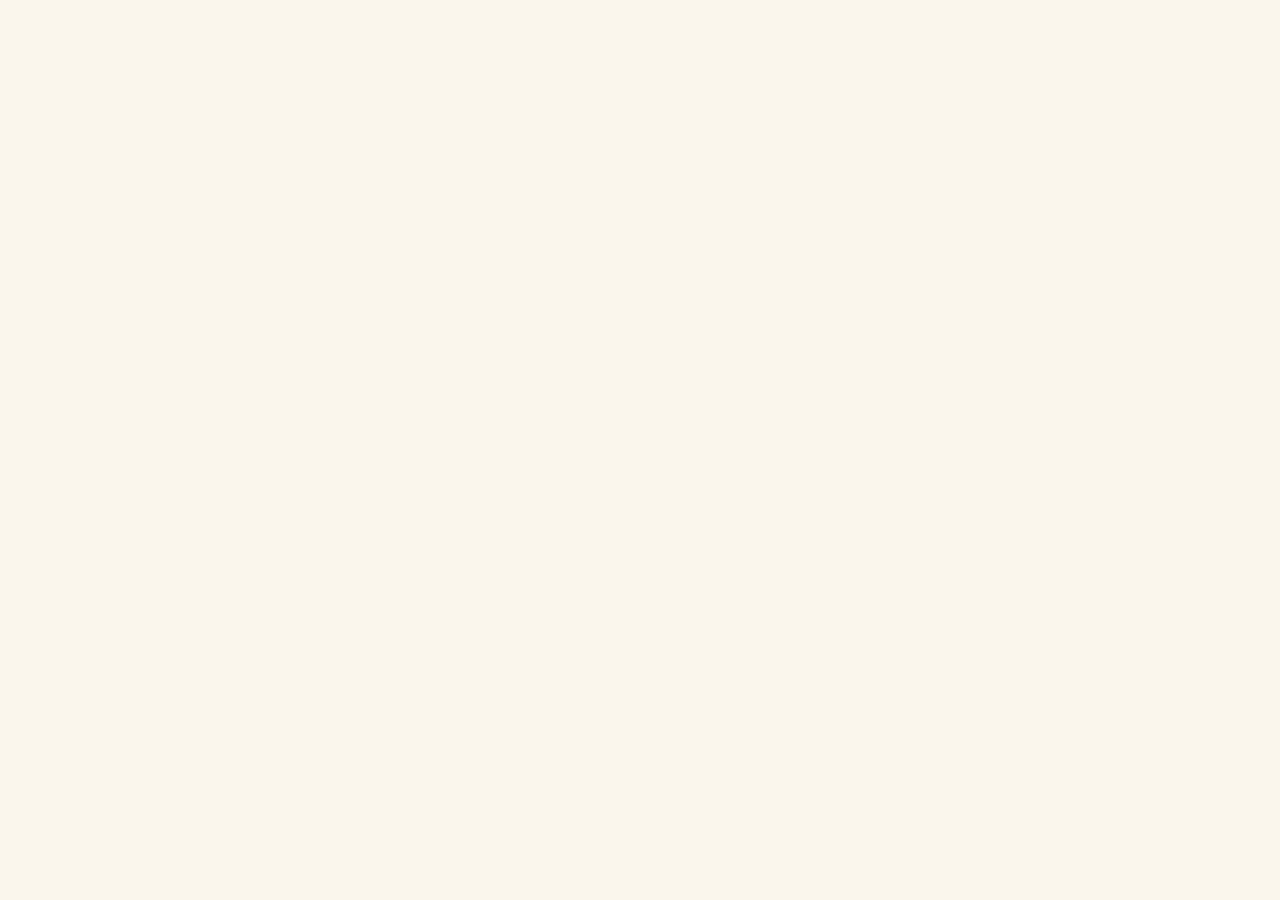
==== index.html @ 844cd369 "Add files via upload" ====
<!doctype html>
<html lang="ko">
<head>
<meta charset="utf-8" />
<meta name="viewport" content="width=device-width, initial-scale=1" />
<title>맥플루 — Macflu · Brands, dressed in influence.</title>
<link rel="stylesheet" href="site.css" />
<link rel="stylesheet" href="extras.css?v=3" />

<script src="https://unpkg.com/react@18.3.1/umd/react.development.js" integrity="sha384-hD6/rw4ppMLGNu3tX5cjIb+uRZ7UkRJ6BPkLpg4hAu/6onKUg4lLsHAs9EBPT82L" crossorigin="anonymous"></script>
<script src="https://unpkg.com/react-dom@18.3.1/umd/react-dom.development.js" integrity="sha384-u6aeetuaXnQ38mYT8rp6sbXaQe3NL9t+IBXmnYxwkUI2Hw4bsp2Wvmx4yRQF1uAm" crossorigin="anonymous"></script>
<script src="https://unpkg.com/@babel/standalone@7.29.0/babel.min.js" integrity="sha384-m08KidiNqLdpJqLq95G/LEi8Qvjl/xUYll3QILypMoQ65QorJ9Lvtp2RXYGBFj1y" crossorigin="anonymous"></script>
</head>
<body>
<div id="root"></div>

<script type="text/babel" src="tweaks-panel.jsx"></script>
<script type="text/babel" src="i18n.jsx"></script>
<script type="text/babel" src="chrome.jsx"></script>
<script type="text/babel" src="home.jsx"></script>
<script type="text/babel" src="pages.jsx"></script>
<script type="text/babel" src="app.jsx"></script>
</body>
</html>
---- site.css ----
/* Macflu marketing — shared site CSS
   Used by main + all subpages. Imports root design tokens. */
@import url('colors_and_type.css');

* { box-sizing: border-box; }
html, body { margin: 0; padding: 0; color: var(--ink); }
body { font-family: var(--sans); font-size: var(--t-body); line-height: var(--lh-body); overflow-x: hidden; background: var(--cream); }
em, i { font-style: normal; }   /* italic banned */
img { max-width: 100%; display: block; }

/* ============ NAV ============ */
.nav {
  position: fixed; top: 0; left: 0; right: 0; z-index: 60;
  display: flex; align-items: center; justify-content: space-between;
  padding: 24px 48px;
  mix-blend-mode: difference;
  color: var(--cream);
}
.nav__logo { font-family: var(--display); font-weight: 800; font-size: 22px; letter-spacing: -0.03em; color: inherit; }
.nav__links { display: flex; gap: 28px; }
.nav__links a { font-family: var(--sans); font-size: 11px; font-weight: 500; text-transform: uppercase; letter-spacing: 0.18em; color: inherit; opacity: 0.85; }
.nav__links a:hover, .nav__links a[aria-current] { opacity: 1; border-bottom: 1px solid currentColor; padding-bottom: 2px; }
.nav__corner { font-family: var(--mono); font-size: 11px; letter-spacing: 0.04em; color: inherit; opacity: 0.7; }

/* ============ KAKAO FAB ============ */
.kakao-fab {
  position: fixed; bottom: 24px; right: 24px; z-index: 70;
  display: flex; align-items: center; gap: 8px;
  padding: 12px 18px; border-radius: 999px;
  background: #FEE500; color: #1A1A1A;
  font-family: var(--sans); font-size: 12px; font-weight: 600; letter-spacing: 0.04em;
  border: 0; cursor: pointer; box-shadow: 0 12px 28px -12px rgba(26,26,26,0.35);
}

/* ============ SCREEN SHELL ============ */
.screen {
  position: relative; min-height: 100vh;
  padding: 64px 48px;
  display: flex; flex-direction: column; justify-content: space-between;
  overflow: hidden; isolation: isolate;
}
.screen--cream   { background: var(--cream);   color: var(--ink); }
.screen--ink     { background: var(--ink);     color: var(--cream); }
.screen--persian { background: var(--persian); color: var(--cream); }
.screen--tomato  { background: var(--tomato);  color: var(--cream); }
.screen--mustard { background: var(--mustard); color: var(--ink); }

/* translucent video clip layers */
.clip { position: absolute; inset: 0; z-index: 0; pointer-events: none; opacity: 0.32; mix-blend-mode: overlay; filter: saturate(1.05) contrast(1.05); }
.screen--cream .clip { mix-blend-mode: multiply; opacity: 0.26; }
.screen--ink .clip   { mix-blend-mode: screen;   opacity: 0.38; }
.frame { position: absolute; inset: -8%; animation: drift 44s ease-in-out infinite alternate; }
.frame--runway   { background: radial-gradient(circle at 30% 30%, #E6433D 0%, transparent 42%), radial-gradient(circle at 70% 60%, #2B5AAA 0%, transparent 50%), radial-gradient(circle at 50% 90%, #DBA42E 0%, transparent 45%); }
.frame--studio   { background: radial-gradient(ellipse 70% 50% at 80% 80%, #E6433D 0%, transparent 55%), radial-gradient(ellipse 50% 60% at 30% 20%, #DBA42E 0%, transparent 50%), radial-gradient(circle at 50% 60%, #2B5AAA 0%, transparent 30%); }
.frame--milano   { background: radial-gradient(ellipse 60% 40% at 20% 70%, #DBA42E 0%, transparent 60%), radial-gradient(ellipse 50% 70% at 80% 30%, #1A1A1A 0%, transparent 55%); animation-duration: 50s; }
.frame--editorial{ background: radial-gradient(ellipse 80% 60% at 50% 50%, #1A1A1A 0%, transparent 60%), radial-gradient(circle at 20% 80%, #E6433D 0%, transparent 35%), radial-gradient(circle at 80% 20%, #2B5AAA 0%, transparent 35%); animation-duration: 38s; }
.frame--seoul    { background: radial-gradient(ellipse 60% 60% at 20% 30%, #2B5AAA 0%, transparent 55%), radial-gradient(circle at 70% 70%, #FAF6EC 0%, transparent 35%); animation-duration: 46s; }
@keyframes drift { 0%{transform:scale(1.05) translate(0,0)} 50%{transform:scale(1.14) translate(-2%,1%)} 100%{transform:scale(1.06) translate(1%,-1%)} }

.grain { position: absolute; inset: 0; z-index: 1; pointer-events: none; opacity: 0.07; mix-blend-mode: multiply;
  background-image: url("data:image/svg+xml;utf8,<svg xmlns='http://www.w3.org/2000/svg' width='240' height='240'><filter id='n'><feTurbulence type='fractalNoise' baseFrequency='0.9' numOctaves='2' stitchTiles='stitch'/></filter><rect width='100%' height='100%' filter='url(%23n)'/></svg>"); }

.screen > .content, .screen > .meta-row { position: relative; z-index: 2; }

.meta-row {
  display: flex; justify-content: space-between; align-items: flex-start;
  font-family: var(--mono); font-size: 11px; letter-spacing: 0.04em;
  text-transform: uppercase; color: currentColor; opacity: 0.75;
}

/* ============ TYPE ============ */
h1, h2, h3 { font-family: var(--display); font-style: normal; font-weight: 800; letter-spacing: -0.035em; line-height: 0.92; margin: 0; }
.h-mega   { font-size: clamp(80px, 13vw, 200px); }
.h-display{ font-size: clamp(64px, 9vw, 144px); }
.h-1      { font-size: clamp(48px, 6vw, 96px); }
.h-2      { font-size: clamp(32px, 4.4vw, 64px); }
.h-3      { font-size: clamp(20px, 2.4vw, 32px); font-weight: 700; }
.lede     { max-width: 360px; font-size: 14px; line-height: 1.65; color: currentColor; margin: 0; }
.lede--lg { font-size: 16px; max-width: 520px; }
.kicker   { font-family: var(--mono); font-size: 11px; letter-spacing: 0.18em; text-transform: uppercase; opacity: 0.75; }

/* ============ COMPONENTS — per spec ============ */
.btn {
  display: inline-flex; align-items: center; gap: 10px;
  padding: 14px 26px;
  font-family: var(--sans); font-size: 12px; font-weight: 600;
  letter-spacing: 0.06em; text-transform: uppercase;
  border-radius: 999px; cursor: pointer;
  border: 1px solid transparent;
  transition: background 200ms ease, color 200ms ease, transform 100ms ease;
}
.btn--primary   { background: var(--tomato); color: var(--cream); }
.btn--primary:hover   { background: var(--ink); color: var(--cream); }
.btn--secondary { background: transparent; color: var(--ink); border-color: var(--ink); }
.btn--secondary:hover { background: var(--persian); color: var(--cream); border-color: var(--persian); }
.btn--tertiary  { background: transparent; color: var(--ink); padding: 0 0 4px; border-bottom: 1px solid currentColor; border-radius: 0; }
.btn--tertiary:hover  { color: var(--tomato); }
.btn--inverse   { background: var(--cream); color: var(--ink); }
.btn--inverse:hover { background: var(--tomato); color: var(--cream); }
.btn:active { transform: scale(0.97); }
.btn .arrow { font-family: var(--display); font-weight: 700; }

/* Card */
.m-card {
  border: 1px solid currentColor; border-radius: 4px;
  padding: 24px;
  transition: background 240ms ease, color 240ms ease;
}
.m-card:hover { background: var(--mustard); color: var(--ink); border-color: var(--ink); }
.m-card--invert:hover { background: var(--persian); color: var(--cream); border-color: var(--persian); }

/* Input */
.m-input {
  width: 100%; padding: 12px 0; background: transparent; color: currentColor;
  border: 0; border-bottom: 1px solid currentColor;
  font-family: var(--sans); font-size: 14px; outline: none;
}
.m-input:focus { border-bottom-color: var(--persian); }

/* Tag — uppercase capsule */
.m-tag {
  display: inline-flex; align-items: center; padding: 5px 12px;
  font-family: var(--sans); font-size: 11px; font-weight: 500;
  text-transform: uppercase; letter-spacing: 0.18em;
  border-radius: 999px; border: 1px solid currentColor;
  color: currentColor;
}
.m-tag--mustard { background: var(--mustard); color: var(--ink); border-color: var(--mustard); }

/* ============ MARQUEE ============ */
.marquee {
  position: relative; z-index: 2;
  display: flex; align-items: center;
  overflow: hidden; padding: 24px 0;
  background: var(--persian); color: var(--cream);
  border-block: 1px solid var(--ink);
}
.marquee--cream { background: var(--cream); color: var(--ink); }
.marquee__track {
  display: flex; align-items: center; gap: 48px;
  white-space: nowrap;
  font-family: var(--display); font-style: normal; font-weight: 800;
  font-size: 64px; line-height: 1; letter-spacing: -0.035em;
  animation: marquee 40s linear infinite;
}
.marquee__track .dot { font-weight: 800; opacity: 0.5; }
@keyframes marquee { from{transform:translateX(0)} to{transform:translateX(-50%)} }

/* ============ FOOTER ============ */
.footer {
  background: var(--ink); color: var(--cream);
  padding: 96px 48px 40px;
  position: relative; z-index: 2;
}
.footer__big { font-family: var(--display); font-weight: 800; font-size: clamp(64px, 11vw, 180px); line-height: 0.92; letter-spacing: -0.04em; margin: 0 0 64px; max-width: 14ch; }
.footer__cols { display: grid; grid-template-columns: 2fr 1fr 1fr 1fr; gap: 48px; padding-bottom: 64px; border-bottom: 1px solid rgba(250,246,236,0.18); }
.footer__col h4 { font-family: var(--sans); font-size: 11px; font-weight: 500; text-transform: uppercase; letter-spacing: 0.18em; margin: 0 0 16px; opacity: 0.55; }
.footer__col a, .footer__col p { display: block; font-family: var(--sans); font-size: 14px; margin: 0 0 6px; color: var(--cream); opacity: 0.88; }
.footer__col a:hover { opacity: 1; border-bottom: 1px solid currentColor; }
.footer__sub { display: flex; gap: 8px; align-items: center; margin-top: 12px; }
.footer__sub input { flex: 1; padding: 10px 0; background: transparent; color: var(--cream); border: 0; border-bottom: 1px solid rgba(250,246,236,0.4); font-family: var(--sans); font-size: 14px; outline: none; }
.footer__sub button { font-family: var(--display); font-weight: 700; font-size: 22px; background: transparent; border: 0; color: var(--cream); cursor: pointer; }
.footer__low { display: flex; justify-content: space-between; padding-top: 24px; font-family: var(--mono); font-size: 11px; opacity: 0.55; }

/* ============ ANIM ============ */
.fade-up { opacity: 0; transform: translateY(14px); transition: opacity 800ms cubic-bezier(0.22,1,0.36,1), transform 800ms cubic-bezier(0.22,1,0.36,1); }
.fade-up.in { opacity: 1; transform: none; }
---- extras.css ----
/* extras.css — additions on top of site.css */

:root { --marquee-dur: 40s; }

/* ====== M1 Identity headline — non-italic, three-color ====== */
.id-line--upright .id-a, .id-line--upright .id-b, .id-line--upright .id-c {
  font-family: var(--display); font-style: normal;
}
.id-line--upright .id-a { color: var(--ink); font-weight: 600; }
.id-line--upright .id-b { color: var(--tomato); font-weight: 900; }
.id-line--upright .id-c { color: var(--ink); font-weight: 600; }

/* ====== M3 Split hover 65/35 expand ====== */
.split--hover { transition: none; }
.split--hover .split-pane { transition: flex-basis 500ms cubic-bezier(0.22,1,0.36,1), opacity 400ms ease, padding 500ms ease; flex: 1 1 50%; min-width: 0; }
.split--hover.split--side { display: flex; }
.split--hover.split--side .split__half { flex: 1 1 50%; }
.split--hover.split--side:hover .split-pane { opacity: 0.7; flex-basis: 35%; }
.split--hover.split--side:hover .split-pane:hover { opacity: 1; flex-basis: 65%; }
.split-pane:hover .h-1, .split-pane:hover .lede { transform: translateY(-8px); transition: transform 450ms cubic-bezier(0.22,1,0.36,1); }
.split-hover-line { font-family: var(--display); font-weight: 600; font-size: 18px; line-height: 1.4; margin-top: 12px; max-width: 36ch; opacity: 0; transform: translateY(8px); transition: opacity 350ms ease 100ms, transform 450ms cubic-bezier(0.22,1,0.36,1) 100ms; }
.split-pane:hover .split-hover-line { opacity: 1; transform: translateY(0); }

/* ====== Origin map (M4) ====== */
.origin__map-wrap { aspect-ratio: 2/1; background: var(--cream); border: 1px solid var(--ink-12); padding: 32px; position: relative; }
.origin-map { width: 100%; height: 100%; display: block; }
.origin-map .route { stroke-dasharray: 1200; stroke-dashoffset: 1200; animation: drawRoute 1.6s cubic-bezier(0.22,1,0.36,1) forwards; }
@keyframes drawRoute { to { stroke-dashoffset: 0; } }
.origin-map .city { opacity: 0; animation: cityIn 600ms ease forwards; }
.origin-map .city circle { transform-box: fill-box; transform-origin: center; }
@keyframes cityIn { 0% { opacity: 0; } 60% { opacity: 1; } 80% { opacity: 0.4; } 100% { opacity: 1; } }

/* Nav, lang */
.nav { mix-blend-mode: normal; color: var(--ink); padding: 20px 48px;
  background: rgba(250,246,236,0.78); backdrop-filter: blur(12px) saturate(140%);
  -webkit-backdrop-filter: blur(12px) saturate(140%);
  border-bottom: 1px solid var(--ink-12); }
.nav__corner { display: flex; align-items: center; gap: 6px; }
.lang-btn { background: transparent; border: 0; padding: 0; cursor: pointer;
  font-family: var(--mono); font-size: 11px; letter-spacing: 0.04em; color: var(--ink);
  opacity: 0.45; transition: opacity 200ms ease; }
.lang-btn.is-on { opacity: 1; border-bottom: 1px solid currentColor; padding-bottom: 1px; }
.lang-btn:hover { opacity: 1; }
.lang-sep { opacity: 0.3; font-family: var(--mono); font-size: 11px; }

main { padding-top: 0; }

/* === Hero === */
.hero-stage { position: absolute; inset: 0; z-index: 0; }
.hero-clip { position: absolute; inset: 0; opacity: 0; transition: opacity 1200ms cubic-bezier(0.22,1,0.36,1); }
.hero-clip.is-on { opacity: 1; }
.hero-clip .frame { animation-duration: 24s; }
.hero-stage--type .ghost-line { position: absolute; left: 0; right: 0; white-space: nowrap; font-family: var(--display); font-weight: 800; font-size: clamp(120px, 20vw, 320px); letter-spacing: -0.04em; color: var(--ink); opacity: 0.06; animation: ghostDrift 60s linear infinite; }
.hero-stage--type .ghost-line { top: 18%; }
.hero-stage--type .ghost-line--2 { top: 50%; opacity: 0.05; animation-duration: 80s; animation-direction: reverse; color: var(--persian); }
.hero-stage--type .ghost-line--3 { top: 78%; opacity: 0.04; animation-duration: 100s; }
@keyframes ghostDrift { from { transform: translateX(0); } to { transform: translateX(-50%); } }
.hero-stage--svg svg { width: 100%; height: 100%; display: block; }
.hero { padding-top: 160px; }
.hero__kickers { display: flex; gap: 12px; flex-wrap: wrap; }
.hero__big { margin: 80px 0 0; font-size: clamp(80px, 13vw, 200px); max-width: 14ch; font-family: var(--display); font-weight: 800; letter-spacing: -0.04em; line-height: 0.92; }
.hero__big .accent { color: var(--persian); font-style: italic; font-family: 'EB Garamond', serif; font-weight: 500; }
.hero__sub { margin-top: 24px; font-family: var(--sans); font-size: 16px; font-weight: 500; line-height: 1.55; color: var(--ink); max-width: 32ch; }
.hero__low { display: flex; justify-content: space-between; align-items: flex-end; gap: 48px; }
.hero__scroll { font-family: var(--mono); font-size: 11px; letter-spacing: 0.18em; text-transform: uppercase; opacity: 0.7; }

/* === Identity === */
.id-line { font-family: var(--display); font-weight: 800; font-size: clamp(56px, 7.5vw, 120px); line-height: 1; letter-spacing: -0.04em; max-width: 18ch; }
.id-grid { display: grid; grid-template-columns: 1fr 1fr; gap: 64px; align-items: end; padding: 4vh 0; }
.id-cta { display: flex; gap: 14px; flex-wrap: wrap; }

/* === Field === */
.field { position: relative; padding: 64px 48px; min-height: 100vh; display: flex; flex-direction: column; justify-content: space-between; }
.field__map { position: absolute; inset: 0; z-index: 0; opacity: 0.3; pointer-events: none; width: 100%; height: 100%; }
.field__words { position: relative; z-index: 2; flex: 1; display: grid; grid-template-columns: repeat(12, 1fr); grid-auto-rows: minmax(80px, auto); padding: 8vh 0; }
.float-word { font-family: var(--display); font-weight: 800; letter-spacing: -0.03em; line-height: 0.95; color: currentColor; animation: floaty 16s ease-in-out infinite alternate; }
.fw-mustard { color: var(--mustard); }
.float-word.fw-1 { grid-column: 1 / span 4; font-size: clamp(40px, 6vw, 96px); animation-duration: 14s; }
.float-word.fw-2 { grid-column: 7 / span 5; font-size: clamp(32px, 5vw, 80px); animation-duration: 18s; }
.float-word.fw-3 { grid-column: 2 / span 6; font-size: clamp(48px, 7vw, 112px); animation-duration: 20s; font-style: italic; font-family: 'EB Garamond', serif; font-weight: 500; }
.float-word.fw-4 { grid-column: 9 / span 4; font-size: clamp(28px, 4vw, 64px); animation-duration: 16s; opacity: 0.85; }
.float-word.fw-5 { grid-column: 1 / span 5; font-size: clamp(36px, 5.5vw, 88px); animation-duration: 22s; }
.float-word.fw-6 { grid-column: 6 / span 6; font-size: clamp(56px, 8vw, 128px); animation-duration: 19s; font-style: italic; font-family: 'EB Garamond', serif; font-weight: 500; }
@keyframes floaty { 0% { transform: translate(0,0); } 50% { transform: translate(8px,-12px); } 100% { transform: translate(-6px,10px); } }

.marquee__track { animation-duration: var(--marquee-dur) !important; }
.marquee__track .dot { color: var(--mustard); }

.logos { display: grid; grid-template-columns: repeat(8, 1fr); gap: 0; border-top: 1px solid var(--ink-12); border-left: 1px solid var(--ink-12); margin-top: 48px; }
.logo-cell { aspect-ratio: 4/3; display: flex; align-items: center; justify-content: center; border-right: 1px solid var(--ink-12); border-bottom: 1px solid var(--ink-12); font-family: var(--display); font-weight: 700; font-size: 14px; letter-spacing: 0.04em; color: var(--ink); transition: background 240ms ease, color 240ms ease; }
.logo-cell:hover { background: var(--persian); color: var(--cream); }

/* Split */
.split { display: grid; min-height: 100vh; }
.split--side { grid-template-columns: 1fr 1fr; }
.split--stack { grid-template-columns: 1fr; }
.split--diag { grid-template-columns: 1.2fr 1fr; }
.split--diag .split__half:first-child { clip-path: polygon(0 0, 100% 0, 92% 100%, 0 100%); }
.split--diag .split__half:last-child { margin-left: -8%; padding-left: 14%; clip-path: polygon(8% 0, 100% 0, 100% 100%, 0 100%); }
.split__half { padding: 96px 64px; display: flex; flex-direction: column; justify-content: space-between; min-height: 60vh; position: relative; overflow: hidden; }
.split__half h2 { max-width: 14ch; }
.split__half p { max-width: 36ch; font-size: 15px; line-height: 1.6; }

/* Origin / CEO */
.origin { display: grid; grid-template-columns: 1fr 1.3fr; gap: 80px; padding: 160px 48px; align-items: center; }
.origin__quote { font-family: var(--display); font-weight: 800; font-size: clamp(40px, 5.5vw, 88px); line-height: 1.05; letter-spacing: -0.035em; }
.ceo { padding: 160px 48px; display: grid; grid-template-columns: 1fr 1.4fr; gap: 80px; align-items: end; }
.ceo__photo { aspect-ratio: 4/5; background: var(--ink); position: relative; }
.ceo__photo::before { content: ''; position: absolute; inset: 0; background: radial-gradient(ellipse 60% 70% at 50% 60%, rgba(219,164,46,0.35), transparent 65%); }
.ceo__photo::after { content: 'CEO · 맥플루'; position: absolute; bottom: 24px; left: 24px; font-family: var(--mono); font-size: 11px; letter-spacing: 0.2em; color: var(--cream); opacity: 0.8; }
.ceo__letter { font-family: var(--display); font-weight: 700; font-size: clamp(28px, 3vw, 44px); line-height: 1.2; letter-spacing: -0.025em; max-width: 22ch; }
.ceo__sign { margin-top: 32px; font-family: 'EB Garamond', serif; font-style: italic; font-weight: 500; font-size: 16px; opacity: 0.7; }
.ceo__cta { display: block; margin-top: 48px; padding: 28px 0; width: 100%; text-align: center; background: var(--tomato); color: var(--cream); font-family: var(--sans); font-weight: 600; font-size: 14px; letter-spacing: 0.18em; text-transform: uppercase; border: 0; cursor: pointer; transition: background 200ms ease; grid-column: 1 / -1; }
.ceo__cta:hover { background: var(--ink); }
.full-cta { grid-column: 1 / -1; }

/* Subpages */
.sub-hero { padding: 200px 48px 120px; min-height: 80vh; display: flex; flex-direction: column; justify-content: space-between; position: relative; overflow: hidden; }
.sub-hero h1 { max-width: 18ch; }

/* References */
.ref-grid { display: grid; grid-template-columns: repeat(3, 1fr); gap: 0; border-top: 1px solid var(--ink-12); border-left: 1px solid var(--ink-12); max-width: 1440px; margin: 0 auto; }
.ref-card { padding: 32px; border-right: 1px solid var(--ink-12); border-bottom: 1px solid var(--ink-12); min-height: 360px; display: flex; flex-direction: column; gap: 16px; transition: background 240ms ease, color 240ms ease; cursor: pointer; }
.ref-card:hover { background: var(--ink); color: var(--cream); }
.ref-card__head { display: flex; justify-content: space-between; align-items: baseline; }
.ref-card .brand { font-family: var(--display); font-weight: 800; font-size: 22px; letter-spacing: 0.02em; }
.ref-card .num { font-family: var(--mono); font-size: 11px; opacity: 0.6; }
.ref-card h3 { font-family: var(--display); font-weight: 700; font-size: 24px; letter-spacing: -0.025em; line-height: 1.2; margin: 0; }
.ref-card p { font-size: 14px; line-height: 1.55; opacity: 0.78; margin: 0; flex: 1; }
.ref-card .result { font-family: var(--mono); font-size: 11px; letter-spacing: 0.12em; color: var(--mustard); border-top: 1px solid currentColor; padding-top: 12px; }
.ref-card:hover .result { color: var(--mustard); }

/* Creators strip — small, expandable */
.creators-strip { display: grid; grid-template-columns: repeat(6, 1fr); gap: 16px; margin-top: 32px; }
.cstrip-item { cursor: pointer; }
.cstrip-img { aspect-ratio: 1/1; background: var(--ink); display: flex; align-items: center; justify-content: center; transition: background 240ms ease; }
.cstrip-img > span { font-family: 'EB Garamond', serif; font-style: italic; font-weight: 500; font-size: 56px; color: var(--cream); opacity: 0.4; }
.cstrip-item:hover .cstrip-img { background: var(--persian); }
.cstrip-item:hover .cstrip-img > span { opacity: 0.95; }
.cstrip-name { display: block; font-family: var(--display); font-weight: 700; font-size: 14px; margin-top: 10px; }
.cstrip-role { display: block; font-family: var(--mono); font-size: 10px; letter-spacing: 0.16em; text-transform: uppercase; opacity: 0.65; margin-top: 2px; }

/* Benefit cards (How) */
.benefit-grid { display: grid; grid-template-columns: repeat(3, 1fr); gap: 0; border-top: 1px solid var(--ink-12); border-left: 1px solid var(--ink-12); }
.benefit-grid--ink { border-color: rgba(250,246,236,0.18); }
.bcard { padding: 32px; border-right: 1px solid var(--ink-12); border-bottom: 1px solid var(--ink-12); min-height: 280px; display: flex; flex-direction: column; gap: 18px; transition: background 240ms ease, color 240ms ease; cursor: pointer; }
.bcard:hover { background: var(--persian); color: var(--cream); }
.bcard--ink { border-right-color: rgba(250,246,236,0.18); border-bottom-color: rgba(250,246,236,0.18); }
.bcard--ink:hover { background: var(--mustard); color: var(--ink); }
.bcard .num { font-family: 'EB Garamond', serif; font-style: italic; font-weight: 500; font-size: 32px; color: var(--mustard); }
.bcard h3 { font-family: var(--display); font-weight: 700; font-size: 22px; letter-spacing: -0.025em; line-height: 1.2; margin: 0; }
.bcard p { font-size: 14px; line-height: 1.55; opacity: 0.85; margin: 0; }
.bcard.is-empty { opacity: 0.45; cursor: default; pointer-events: none; }
.bcard.is-empty .empty-note { font-family: var(--mono); font-size: 11px; letter-spacing: 0.18em; opacity: 0.6; }

/* Services rev/pkg (kept) */
.rev-grid { display: grid; grid-template-columns: repeat(5, 1fr); gap: 0; border-top: 1px solid var(--ink-12); border-left: 1px solid var(--ink-12); }
.rev-card { padding: 40px 32px; border-right: 1px solid var(--ink-12); border-bottom: 1px solid var(--ink-12); display: flex; flex-direction: column; justify-content: space-between; min-height: 380px; transition: background 240ms ease, color 240ms ease; cursor: pointer; }
.rev-card:hover { background: var(--ink); color: var(--cream); }
.rev-card .num { font-family: var(--mono); font-size: 12px; opacity: 0.6; }
.rev-card h3 { font-family: var(--display); font-weight: 700; font-size: 28px; letter-spacing: -0.025em; line-height: 1.1; margin: 24px 0 0; }
.rev-card p { font-size: 13px; line-height: 1.55; opacity: 0.8; margin: 16px 0 0; }
.global-row { display: grid; grid-template-columns: 1fr 1.5fr; gap: 80px; align-items: center; padding: 120px 48px; }
.pkg-grid { display: grid; grid-template-columns: repeat(3, 1fr); gap: 24px; padding: 0 48px 120px; }
.pkg { padding: 40px 32px; border: 1px solid var(--ink); border-radius: 4px; min-height: 480px; display: flex; flex-direction: column; }
.pkg.is-feature { background: var(--ink); color: var(--cream); }
.pkg .tier { font-family: var(--mono); font-size: 11px; letter-spacing: 0.18em; text-transform: uppercase; opacity: 0.7; }
.pkg h3 { font-family: var(--display); font-weight: 700; font-size: 40px; letter-spacing: -0.03em; margin: 12px 0 24px; }
.pkg ul { padding: 0; list-style: none; margin: 0 0 32px; flex: 1; }
.pkg li { padding: 12px 0; border-top: 1px solid currentColor; font-size: 14px; opacity: 0.88; }
.pkg li:first-child { border-top: 0; }
.pkg .price { font-family: var(--display); font-weight: 700; font-size: 22px; letter-spacing: -0.02em; }

/* Contact — short single-screen */
.contact-screen { padding: 160px 48px 80px; min-height: 100vh; position: relative; overflow: hidden; background: var(--cream); }
.contact-wrap { max-width: 1280px; margin: 0 auto; }
.contact-head { margin-bottom: 48px; }
.contact-body { display: grid; grid-template-columns: 2fr 1fr; gap: 64px; align-items: start; }
.contact-form .seg-tabs { display: flex; gap: 0; border: 1px solid var(--ink); margin-bottom: 32px; }
.contact-form .seg { flex: 1; padding: 14px; background: transparent; border: 0; cursor: pointer; font-family: var(--mono); font-size: 11px; letter-spacing: 0.18em; text-transform: uppercase; color: var(--ink); border-right: 1px solid var(--ink); transition: background 200ms ease, color 200ms ease; }
.contact-form .seg:last-child { border-right: 0; }
.contact-form .seg.is-on { background: var(--ink); color: var(--cream); }
.contact-form .field { margin-bottom: 20px; padding: 0; min-height: 0; display: block; position: static; }
.contact-form .field label { display: block; font-family: var(--mono); font-size: 11px; letter-spacing: 0.18em; text-transform: uppercase; margin-bottom: 8px; opacity: 0.7; }
.contact-form .m-input { width: 100%; background: transparent; border: 0; border-bottom: 1px solid var(--ink); padding: 8px 0; font-family: var(--sans); font-size: 15px; color: var(--ink); transition: border-color 200ms ease, border-width 200ms ease; }
.contact-form .m-input:focus { outline: 0; border-bottom: 2px solid var(--persian); padding-bottom: 7px; }
.contact-form textarea.m-input { resize: vertical; min-height: 80px; }
.contact-aside { padding: 32px; border: 1px solid var(--ink); border-radius: 4px; display: flex; flex-direction: column; gap: 20px; }
.contact-aside .kicker { display: block; margin-bottom: 8px; }
.contact-kakao { display: block; padding: 18px 20px; border: 1px solid var(--ink); border-radius: 999px; text-align: center; font-family: var(--display); font-weight: 600; font-size: 14px; transition: background 200ms ease, color 200ms ease; }
.contact-kakao:hover { background: var(--mustard); }
.contact-email { font-family: var(--display); font-weight: 700; font-size: 22px; letter-spacing: -0.02em; word-break: break-all; }
.contact-socials { display: flex; gap: 12px; flex-wrap: wrap; }
.contact-socials a { width: 40px; height: 40px; border: 1px solid var(--ink); border-radius: 999px; display: flex; align-items: center; justify-content: center; font-family: var(--mono); font-size: 11px; letter-spacing: 0.04em; transition: background 200ms ease, color 200ms ease; }
.contact-socials a:hover { background: var(--ink); color: var(--cream); }

.h-display { font-family: var(--display); font-weight: 800; letter-spacing: -0.035em; line-height: 0.92; font-size: clamp(64px, 9vw, 144px); }
.h-3 { font-family: var(--display); font-weight: 700; font-size: clamp(36px, 4vw, 56px); letter-spacing: -0.03em; line-height: 1.05; }

/* Mobile */
@media (max-width: 900px) {
  .nav__links { display: none; }
  .logos { grid-template-columns: repeat(4, 1fr); }
  .split--side, .split--diag { grid-template-columns: 1fr; }
  .split--diag .split__half { clip-path: none !important; margin-left: 0 !important; padding-left: 64px !important; }
  .split--hover.split--side:hover .split-pane,
  .split--hover.split--side:hover .split-pane:hover { flex-basis: 50%; opacity: 1; }
  .id-grid, .origin, .ceo, .global-row, .contact-body { grid-template-columns: 1fr; gap: 32px; }
  .rev-grid, .ref-grid, .benefit-grid { grid-template-columns: repeat(2, 1fr); }
  .pkg-grid { grid-template-columns: 1fr; }
  .creators-strip { grid-template-columns: repeat(3, 1fr); }
}

:root { --marquee-dur: 40s; }

/* Nav: fix mix-blend-mode (some sections clash) — make it readable everywhere */
.nav { mix-blend-mode: normal; color: var(--ink); padding: 20px 48px;
  background: rgba(250,246,236,0.78); backdrop-filter: blur(12px) saturate(140%);
  -webkit-backdrop-filter: blur(12px) saturate(140%);
  border-bottom: 1px solid var(--ink-12); }
.nav__corner { display: flex; align-items: center; gap: 6px; }
.lang-btn { background: transparent; border: 0; padding: 0; cursor: pointer;
  font-family: var(--mono); font-size: 11px; letter-spacing: 0.04em; color: var(--ink);
  opacity: 0.45; transition: opacity 200ms ease; }
.lang-btn.is-on { opacity: 1; border-bottom: 1px solid currentColor; padding-bottom: 1px; }
.lang-btn:hover { opacity: 1; }
.lang-sep { opacity: 0.3; font-family: var(--mono); font-size: 11px; }

/* Push body content below fixed nav */
main { padding-top: 0; }

/* === Hero === */
.hero-stage { position: absolute; inset: 0; z-index: 0; }
.hero-clip { position: absolute; inset: 0; opacity: 0; transition: opacity 1200ms cubic-bezier(0.22,1,0.36,1); }
.hero-clip.is-on { opacity: 1; }
.hero-clip .frame { animation-duration: 24s; }

.hero-stage--type .ghost-line {
  position: absolute; left: 0; right: 0; white-space: nowrap;
  font-family: var(--display); font-weight: 800; font-size: clamp(120px, 20vw, 320px);
  letter-spacing: -0.04em; color: var(--ink); opacity: 0.06;
  animation: ghostDrift 60s linear infinite;
}
.hero-stage--type .ghost-line { top: 18%; }
.hero-stage--type .ghost-line--2 { top: 50%; opacity: 0.05; animation-duration: 80s; animation-direction: reverse; color: var(--persian); }
.hero-stage--type .ghost-line--3 { top: 78%; opacity: 0.04; animation-duration: 100s; }
@keyframes ghostDrift { from { transform: translateX(0); } to { transform: translateX(-50%); } }

.hero-stage--svg svg { width: 100%; height: 100%; display: block; }

.hero { padding-top: 160px; }
.hero__kickers { display: flex; gap: 12px; flex-wrap: wrap; }
.hero__big {
  margin: 80px 0 0;
  font-size: clamp(80px, 13vw, 200px);
  max-width: 14ch;
  font-style: normal;
  font-family: var(--display);
  font-weight: 800;
  letter-spacing: -0.04em;
  line-height: 0.92;
}
.hero__big .accent { color: var(--persian); font-style: italic; font-family: 'EB Garamond', serif; font-weight: 500; }
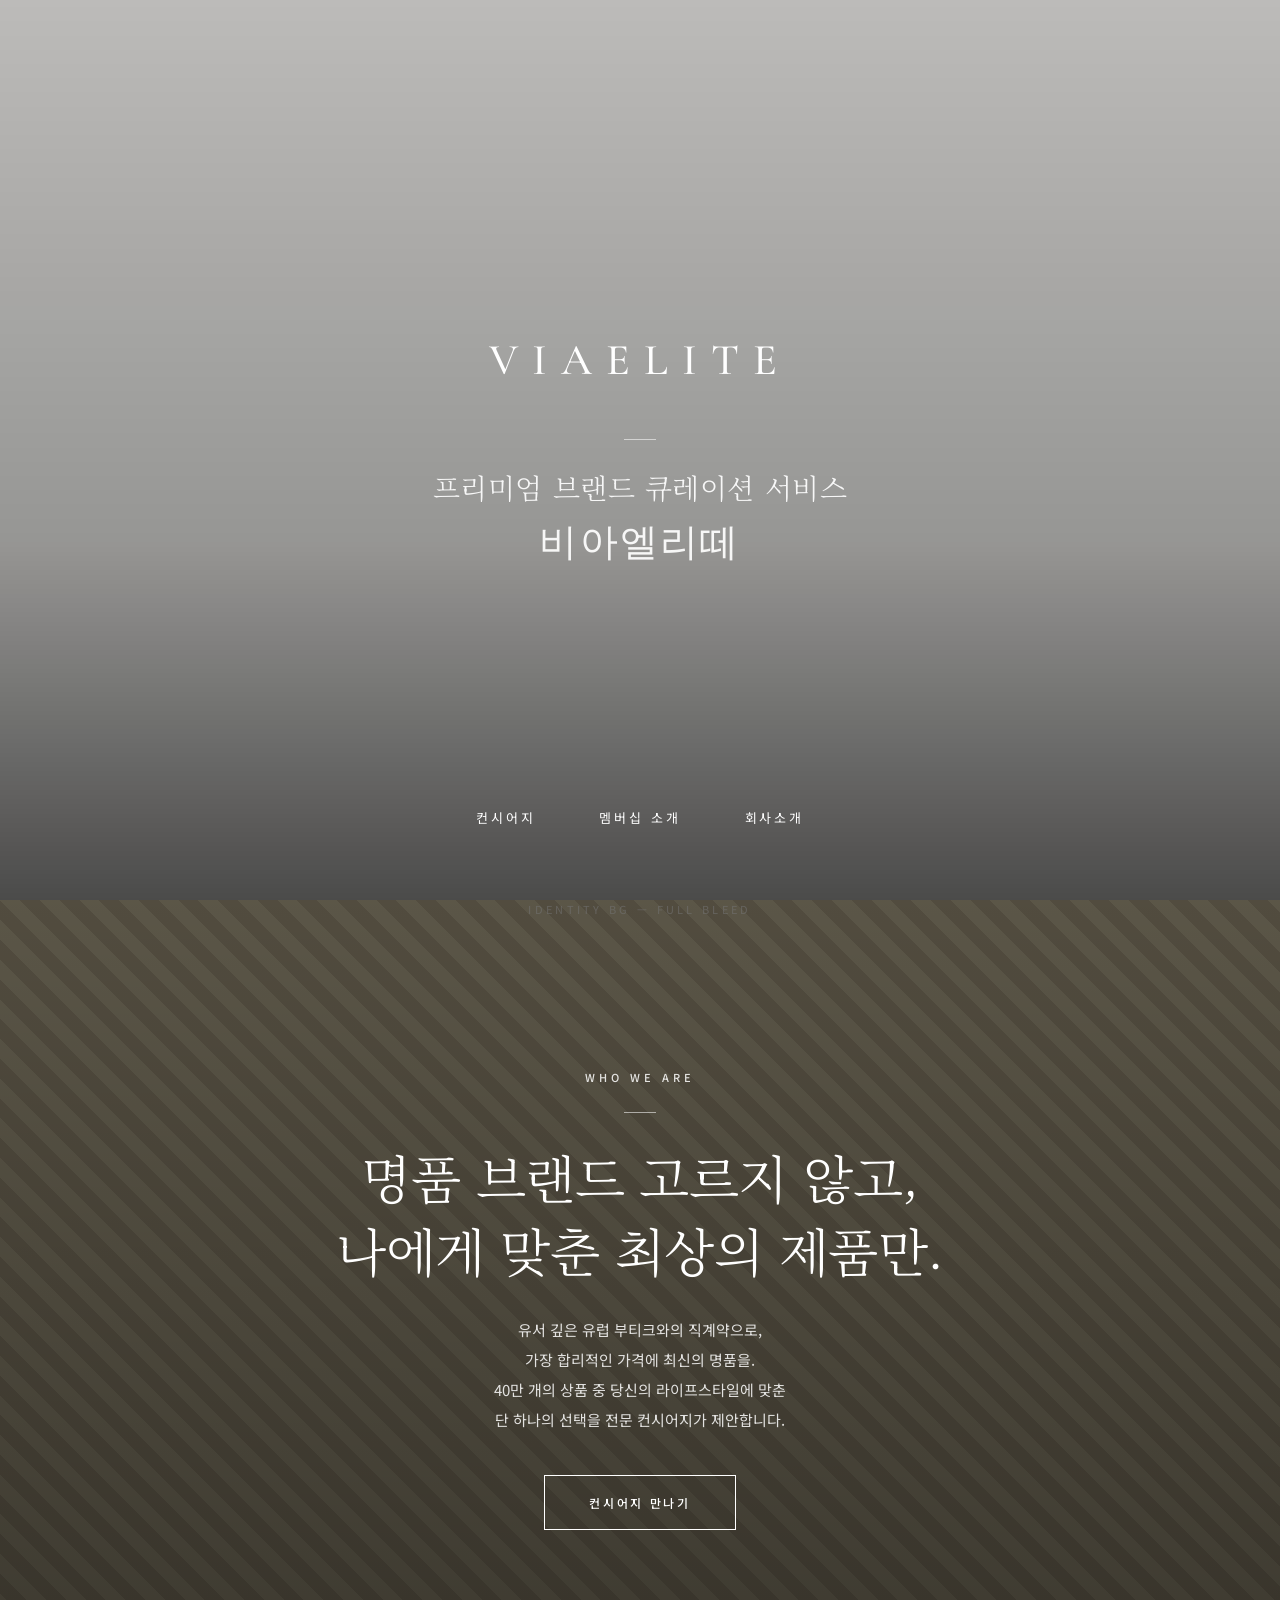
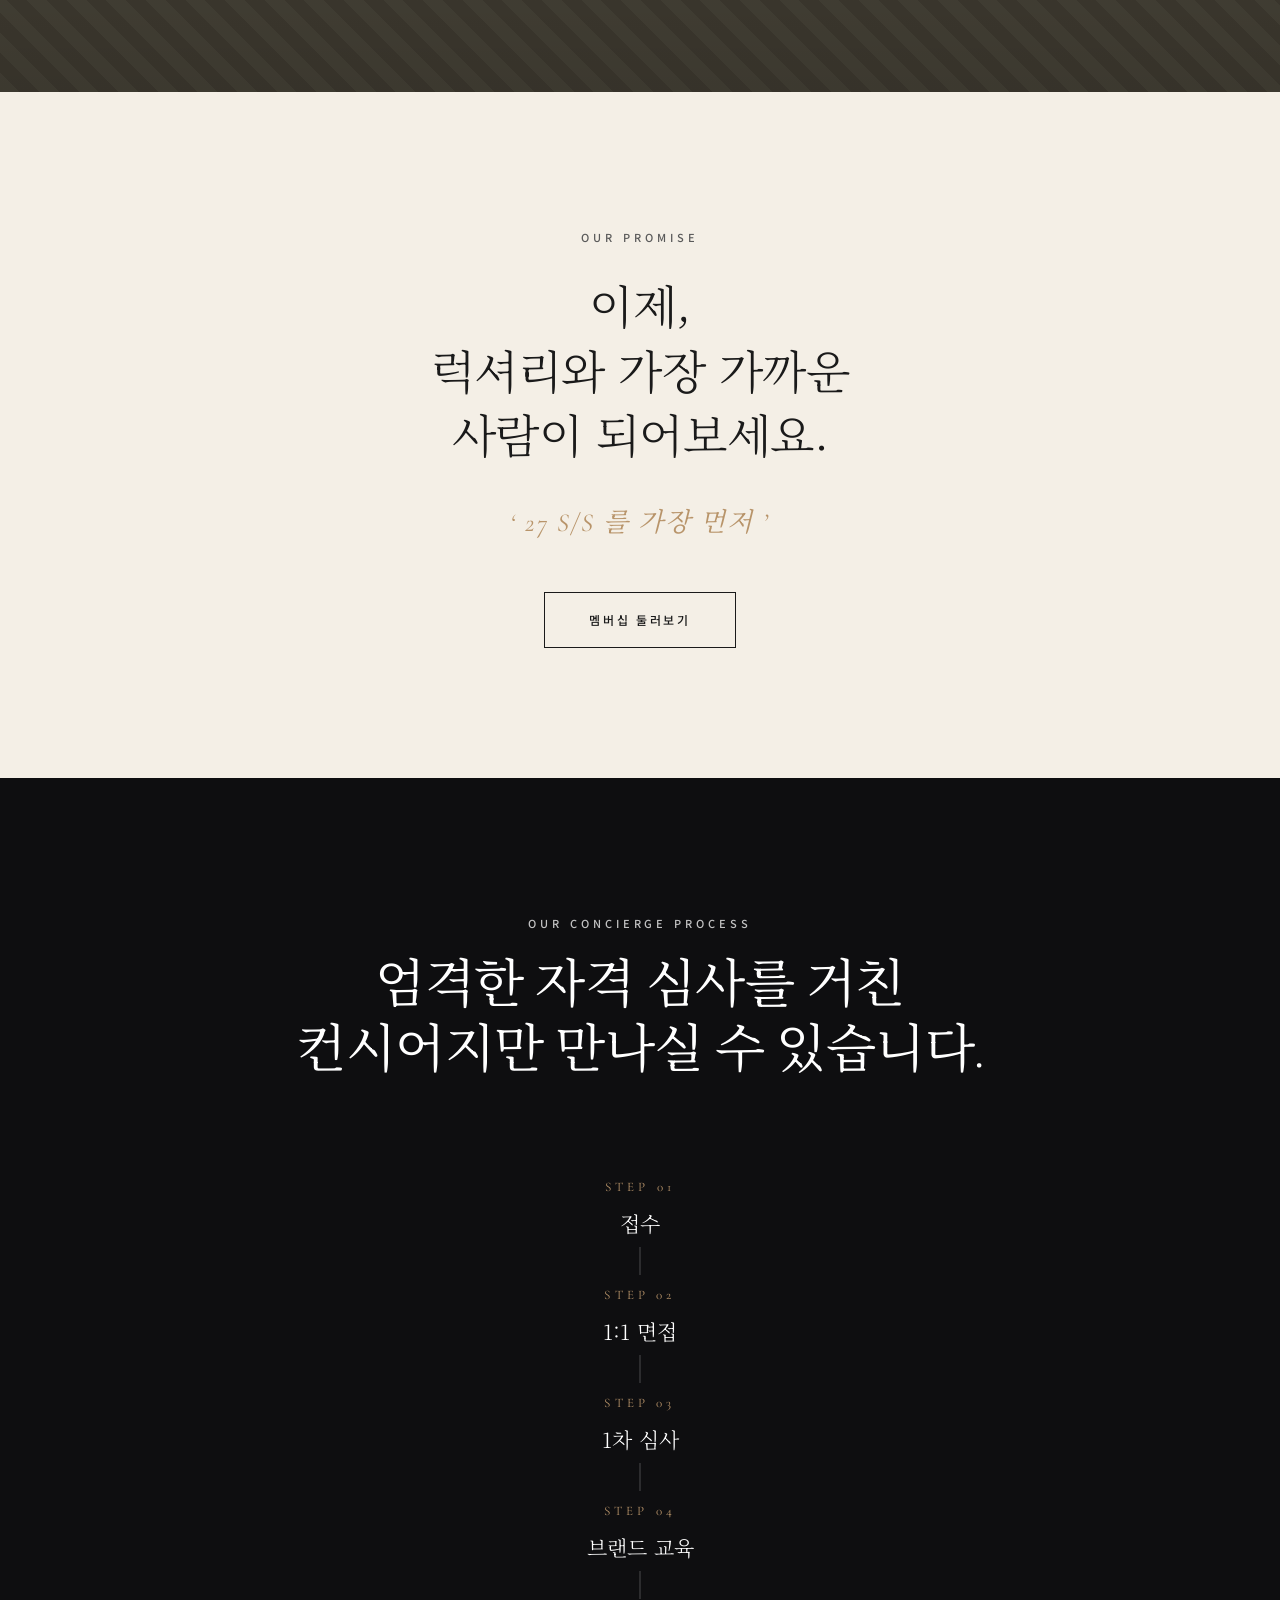
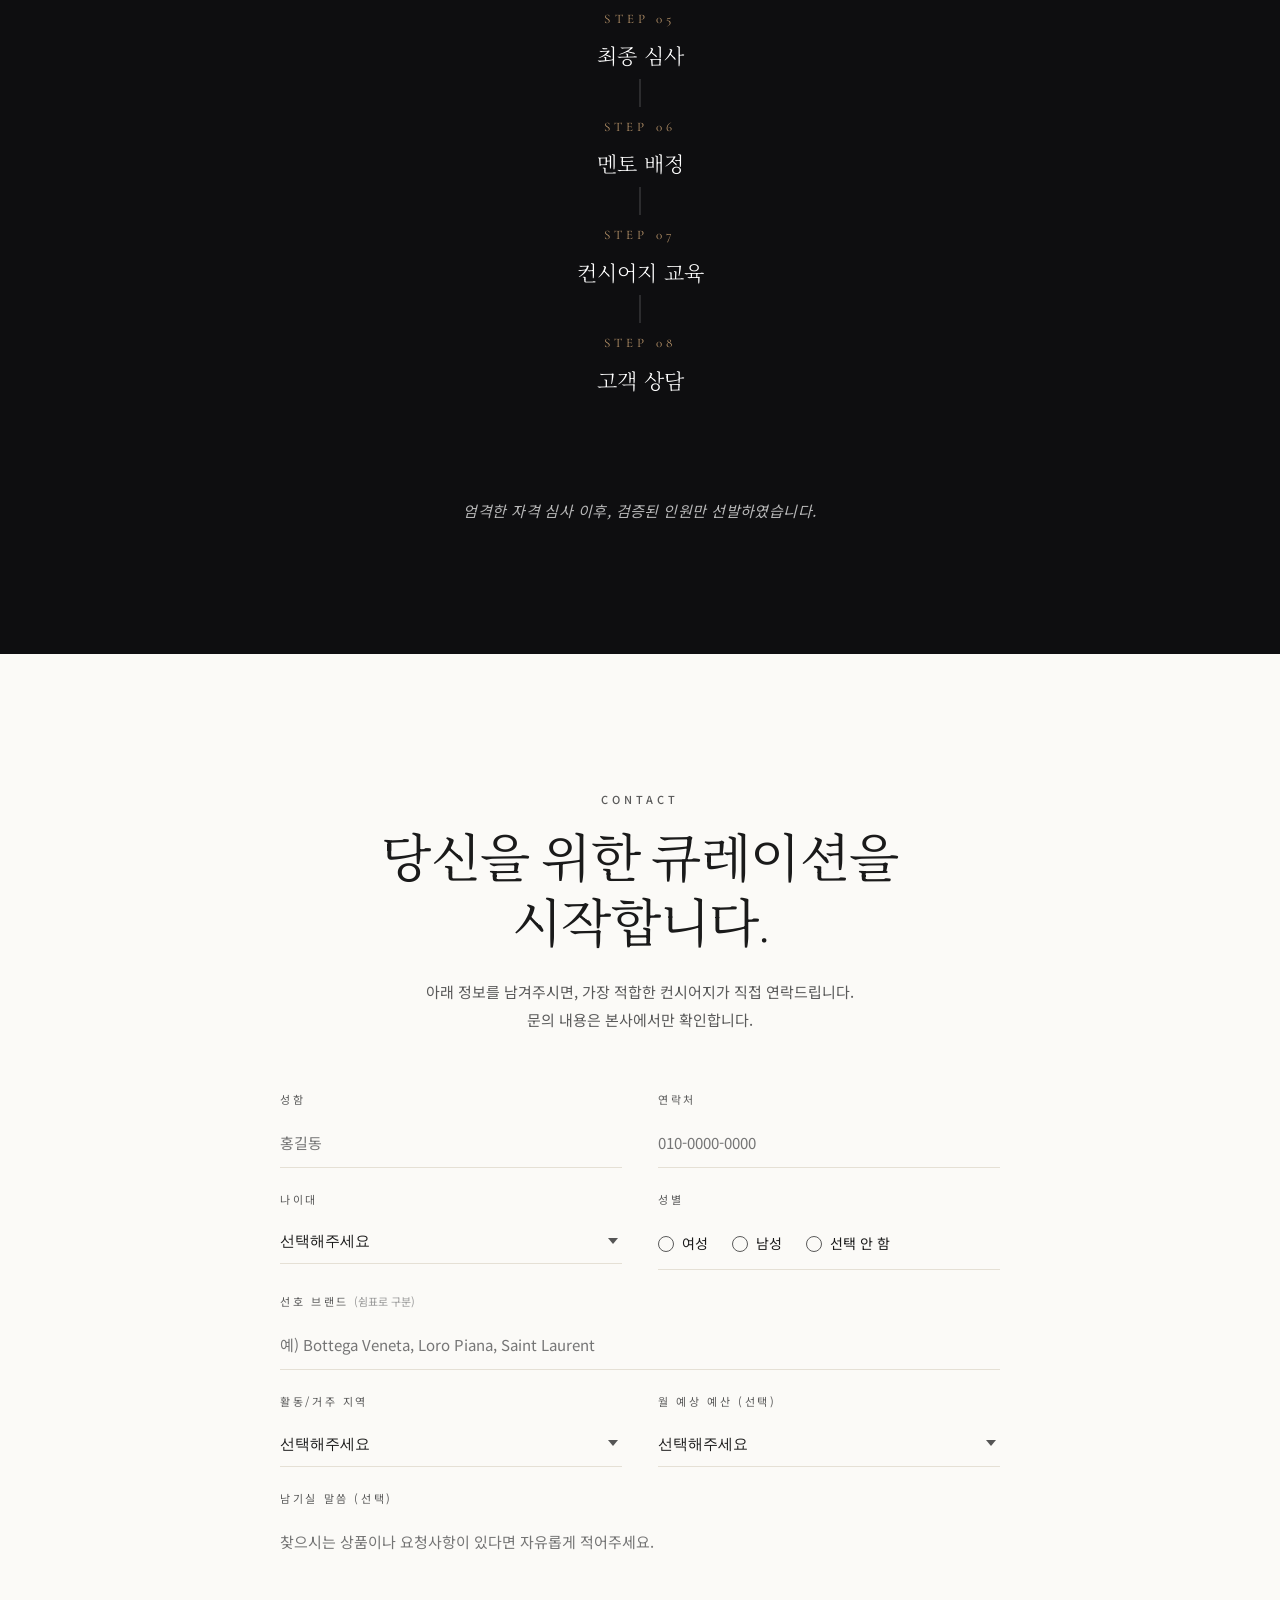
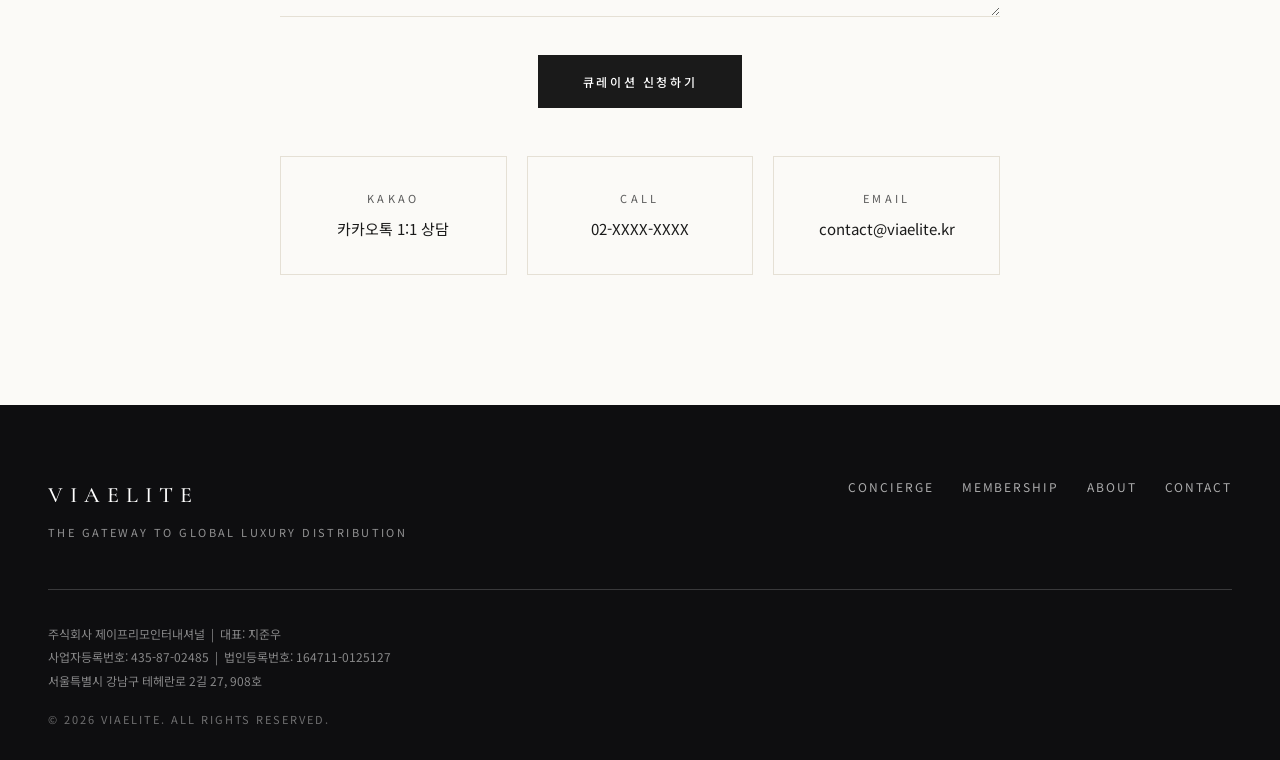
==== commit 6ec1011a: "Add files via upload" ====
--- a/index.html
+++ b/index.html
@@ -1,24 +1,259 @@
-<!doctype html>
+<!DOCTYPE html>
 <html lang="ko">
 <head>
-<meta charset="utf-8" />
-<meta name="viewport" content="width=device-width, initial-scale=1" />
-<title>맥플루 — Macflu · Brands, dressed in influence.</title>
-<link rel="stylesheet" href="site.css" />
-<link rel="stylesheet" href="extras.css?v=3" />
-
-<script src="https://unpkg.com/react@18.3.1/umd/react.development.js" integrity="sha384-hD6/rw4ppMLGNu3tX5cjIb+uRZ7UkRJ6BPkLpg4hAu/6onKUg4lLsHAs9EBPT82L" crossorigin="anonymous"></script>
-<script src="https://unpkg.com/react-dom@18.3.1/umd/react-dom.development.js" integrity="sha384-u6aeetuaXnQ38mYT8rp6sbXaQe3NL9t+IBXmnYxwkUI2Hw4bsp2Wvmx4yRQF1uAm" crossorigin="anonymous"></script>
-<script src="https://unpkg.com/@babel/standalone@7.29.0/babel.min.js" integrity="sha384-m08KidiNqLdpJqLq95G/LEi8Qvjl/xUYll3QILypMoQ65QorJ9Lvtp2RXYGBFj1y" crossorigin="anonymous"></script>
+  <meta charset="UTF-8" />
+  <meta name="viewport" content="width=device-width, initial-scale=1.0" />
+  <title>VIAELITE — 프리미엄 브랜드 큐레이션 서비스</title>
+  <meta name="description" content="유서 깊은 유럽 부티크와 직계약한 비아엘리떼. 명품 브랜드를 고르지 않고, 당신에게 맞춘 최상의 제품만 큐레이션 해드립니다." />
+  <link rel="stylesheet" href="assets/style.css" />
 </head>
 <body>
-<div id="root"></div>
-
-<script type="text/babel" src="tweaks-panel.jsx"></script>
-<script type="text/babel" src="i18n.jsx"></script>
-<script type="text/babel" src="chrome.jsx"></script>
-<script type="text/babel" src="home.jsx"></script>
-<script type="text/babel" src="pages.jsx"></script>
-<script type="text/babel" src="app.jsx"></script>
+
+  <!-- ===== HEADER (스크롤 후 등장) ===== -->
+  <header class="header" id="header" style="opacity:0; pointer-events:none;">
+    <a href="index.html" class="header__wordmark">VIAELITE</a>
+    <nav class="header__nav">
+      <a href="https://viaelite.kr/concierge" target="_blank" rel="noopener">CONCIERGE</a>
+      <a href="membership.html">MEMBERSHIP</a>
+      <a href="about.html">ABOUT</a>
+    </nav>
+  </header>
+
+  <!-- ===== HERO (영상 + 워드마크 + 메인카피 + 메뉴) ===== -->
+  <section class="hero">
+    <div class="hero__video">
+      <iframe
+        src="https://www.youtube.com/embed/Esj0OR3dN08?autoplay=1&mute=1&loop=1&playlist=Esj0OR3dN08&controls=0&showinfo=0&modestbranding=1&rel=0&playsinline=1&iv_load_policy=3&disablekb=1"
+        title="VIA ELITE Film"
+        frameborder="0"
+        allow="autoplay; encrypted-media"
+        allowfullscreen></iframe>
+    </div>
+    <div class="hero__overlay"></div>
+    <div class="hero__inner">
+      <div class="hero__wordmark">VIAELITE</div>
+      <span class="divider divider--light"></span>
+      <p class="hero__copy">
+        프리미엄 브랜드 큐레이션 서비스<br/>
+        <strong style="font-family:'Cormorant Garamond',serif; font-weight:500; font-size:1.35em; letter-spacing:0.06em;">비아엘리떼</strong>
+      </p>
+    </div>
+    <nav class="hero__menu">
+      <a href="https://viaelite.kr/concierge" target="_blank" rel="noopener">컨시어지</a>
+      <a href="membership.html">멤버십 소개</a>
+      <a href="about.html">회사소개</a>
+    </nav>
+  </section>
+
+  <!-- ===== IDENTITY — 풀블리드 이미지 + 검정 투명도 + 흰 글씨 ===== -->
+  <section class="image-block fade-up">
+    <div class="image-block__bg">
+      <!-- 추후 assets/img/identity-bg.jpg 로 교체 -->
+      <div class="img-placeholder">IDENTITY BG — full bleed</div>
+    </div>
+    <div class="image-block__overlay"></div>
+    <div class="image-block__inner">
+      <span class="image-block__eyebrow">WHO WE ARE</span>
+      <span class="divider divider--light"></span>
+      <h2 class="image-block__title">
+        명품 브랜드 고르지 않고,<br/>
+        나에게 맞춘 최상의 제품만.
+      </h2>
+      <p class="image-block__body">
+        유서 깊은 유럽 부티크와의 직계약으로,<br/>
+        가장 합리적인 가격에 최신의 명품을.<br/>
+        40만 개의 상품 중 당신의 라이프스타일에 맞춘<br/>
+        단 하나의 선택을 전문 컨시어지가 제안합니다.
+      </p>
+      <a href="https://viaelite.kr/concierge" target="_blank" rel="noopener" class="btn">컨시어지 만나기</a>
+    </div>
+  </section>
+
+  <!-- ===== PROMISE ===== -->
+  <section class="promise fade-up">
+    <div class="container">
+      <span class="eyebrow">OUR PROMISE</span>
+      <h2 class="promise__title ko-serif">
+        이제,<br/>
+        럭셔리와 가장 가까운<br/>
+        사람이 되어보세요.
+      </h2>
+      <p class="promise__quote">&lsquo; 27 S/S 를 가장 먼저 &rsquo;</p>
+      <a href="membership.html" class="btn">멤버십 둘러보기</a>
+    </div>
+  </section>
+
+  <!-- ===== PROCESS ===== -->
+  <section class="process fade-up">
+    <div class="container">
+      <div class="section__head">
+        <span class="eyebrow eyebrow--light">OUR CONCIERGE PROCESS</span>
+        <h2 class="section__title">
+          엄격한 자격 심사를 거친<br/>
+          컨시어지만 만나실 수 있습니다.
+        </h2>
+      </div>
+      <div class="process__steps">
+        <div class="process__step"><div class="process__step__num">STEP 01</div><div class="process__step__title">접수</div></div>
+        <div class="process__step"><div class="process__step__num">STEP 02</div><div class="process__step__title">1:1 면접</div></div>
+        <div class="process__step"><div class="process__step__num">STEP 03</div><div class="process__step__title">1차 심사</div></div>
+        <div class="process__step"><div class="process__step__num">STEP 04</div><div class="process__step__title">브랜드 교육</div></div>
+        <div class="process__step"><div class="process__step__num">STEP 05</div><div class="process__step__title">최종 심사</div></div>
+        <div class="process__step"><div class="process__step__num">STEP 06</div><div class="process__step__title">멘토 배정</div></div>
+        <div class="process__step"><div class="process__step__num">STEP 07</div><div class="process__step__title">컨시어지 교육</div></div>
+        <div class="process__step"><div class="process__step__num">STEP 08</div><div class="process__step__title">고객 상담</div></div>
+      </div>
+      <p class="process__caption">엄격한 자격 심사 이후, 검증된 인원만 선발하였습니다.</p>
+    </div>
+  </section>
+
+  <!-- ===== CONTACT (확장 DB 폼) ===== -->
+  <section class="contact fade-up" id="contact">
+    <div class="container">
+      <span class="eyebrow">CONTACT</span>
+      <h2 class="section__title">
+        당신을 위한 큐레이션을<br/>
+        시작합니다.
+      </h2>
+      <p class="section__sub" style="margin-left:auto; margin-right:auto;">
+        아래 정보를 남겨주시면, 가장 적합한 컨시어지가 직접 연락드립니다.<br/>
+        문의 내용은 본사에서만 확인합니다.
+      </p>
+
+      <form class="contact__form" onsubmit="event.preventDefault(); alert('문의가 접수되었습니다. 곧 연락드릴게요.'); this.reset();">
+        <div class="field">
+          <label for="cf-name">성함</label>
+          <input id="cf-name" type="text" name="name" placeholder="홍길동" required />
+        </div>
+        <div class="field">
+          <label for="cf-phone">연락처</label>
+          <input id="cf-phone" type="tel" name="phone" placeholder="010-0000-0000" required />
+        </div>
+
+        <div class="field">
+          <label for="cf-age">나이대</label>
+          <select id="cf-age" name="age" required>
+            <option value="">선택해주세요</option>
+            <option>20대</option>
+            <option>30대</option>
+            <option>40대</option>
+            <option>50대</option>
+            <option>60대 이상</option>
+          </select>
+        </div>
+        <div class="field">
+          <label>성별</label>
+          <div class="radio-group">
+            <label><input type="radio" name="gender" value="female" required /> 여성</label>
+            <label><input type="radio" name="gender" value="male" /> 남성</label>
+            <label><input type="radio" name="gender" value="none" /> 선택 안 함</label>
+          </div>
+        </div>
+
+        <div class="field field--wide">
+          <label for="cf-brand">선호 브랜드 <span style="text-transform:none; letter-spacing:0; color:var(--ink-light); font-weight:400;">(쉼표로 구분)</span></label>
+          <input id="cf-brand" type="text" name="brand" placeholder="예) Bottega Veneta, Loro Piana, Saint Laurent" />
+        </div>
+
+        <div class="field">
+          <label for="cf-region">활동/거주 지역</label>
+          <select id="cf-region" name="region" required>
+            <option value="">선택해주세요</option>
+            <option>청담·강남</option>
+            <option>서초</option>
+            <option>분당·판교</option>
+            <option>잠실·송파</option>
+            <option>마포·용산</option>
+            <option>부산</option>
+            <option>대구</option>
+            <option>기타</option>
+          </select>
+        </div>
+        <div class="field">
+          <label for="cf-budget">월 예상 예산 (선택)</label>
+          <select id="cf-budget" name="budget">
+            <option value="">선택해주세요</option>
+            <option>~ 100만원</option>
+            <option>100 ~ 300만원</option>
+            <option>300 ~ 500만원</option>
+            <option>500 ~ 1,000만원</option>
+            <option>1,000만원 이상</option>
+          </select>
+        </div>
+
+        <div class="field field--wide">
+          <label for="cf-message">남기실 말씀 (선택)</label>
+          <textarea id="cf-message" name="message" placeholder="찾으시는 상품이나 요청사항이 있다면 자유롭게 적어주세요."></textarea>
+        </div>
+
+        <div class="contact__form__submit">
+          <button type="submit" class="btn btn--solid">큐레이션 신청하기</button>
+        </div>
+      </form>
+
+      <div class="contact__channels">
+        <div class="contact__ch">
+          <div class="contact__ch__label">KAKAO</div>
+          <div class="contact__ch__val">카카오톡 1:1 상담</div>
+        </div>
+        <div class="contact__ch">
+          <div class="contact__ch__label">CALL</div>
+          <div class="contact__ch__val">02-XXXX-XXXX</div>
+        </div>
+        <div class="contact__ch">
+          <div class="contact__ch__label">EMAIL</div>
+          <div class="contact__ch__val">contact@viaelite.kr</div>
+        </div>
+      </div>
+    </div>
+  </section>
+
+  <!-- ===== FOOTER ===== -->
+  <footer class="footer">
+    <div class="footer__inner">
+      <div class="footer__top">
+        <div>
+          <div class="footer__wordmark">VIAELITE</div>
+          <div class="footer__tagline">THE GATEWAY TO GLOBAL LUXURY DISTRIBUTION</div>
+        </div>
+        <nav class="footer__nav">
+          <a href="https://viaelite.kr/concierge" target="_blank" rel="noopener">CONCIERGE</a>
+          <a href="membership.html">MEMBERSHIP</a>
+          <a href="about.html">ABOUT</a>
+          <a href="#contact">CONTACT</a>
+        </nav>
+      </div>
+      <div class="footer__bottom">
+        주식회사 제이프리모인터내셔널 &nbsp;|&nbsp; 대표: 지준우<br/>
+        사업자등록번호: 435-87-02485 &nbsp;|&nbsp; 법인등록번호: 164711-0125127<br/>
+        서울특별시 강남구 테헤란로 2길 27, 908호
+      </div>
+      <div class="footer__copyright">© 2026 VIAELITE. All rights reserved.</div>
+    </div>
+  </footer>
+
+  <script>
+    document.documentElement.classList.add('js');
+    // 히어로 지나면 상단 헤더 등장
+    const header = document.getElementById('header');
+    const hero = document.querySelector('.hero');
+    function updateHeader() {
+      const heroBottom = hero.offsetHeight - 80;
+      if (window.scrollY > heroBottom) {
+        header.classList.add('scrolled');
+        header.style.opacity = '1';
+        header.style.pointerEvents = 'auto';
+      } else {
+        header.classList.remove('scrolled');
+        header.style.opacity = '0';
+        header.style.pointerEvents = 'none';
+      }
+    }
+    window.addEventListener('scroll', updateHeader);
+    updateHeader();
+
+    const io = new IntersectionObserver(es => es.forEach(e => { if (e.isIntersecting) { e.target.classList.add('in'); io.unobserve(e.target); } }), { threshold: 0.12 });
+    document.querySelectorAll('.fade-up').forEach(el => io.observe(el));
+  </script>
 </body>
 </html>
--- a/assets/style.css
+++ b/assets/style.css
@@ -0,0 +1,798 @@
+/* ============================================================
+   VIA ELITE — 신규 랜딩 (고객용 명품 큐레이션 서비스)
+   공용 스타일시트
+   ============================================================ */
+
+@import url('https://fonts.googleapis.com/css2?family=Cormorant+Garamond:wght@300;400;500;600&family=Noto+Serif+KR:wght@300;400;500&family=Noto+Sans+KR:wght@300;400;500;600&family=Pretendard:wght@300;400;500;600&display=swap');
+
+:root {
+  --bg: #FBFAF7;
+  --bg-alt: #F4EFE6;
+  --bg-dark: #0E0E10;
+  --ink: #1A1A1A;
+  --ink-mid: #5A5A5A;
+  --ink-light: #9A9A9A;
+  --line: #E5E0D5;
+  --line-dark: rgba(255,255,255,0.18);
+  --accent: #0E1A36;
+  --gold: #B8946A;
+  --maxw: 1280px;
+}
+
+* { margin: 0; padding: 0; box-sizing: border-box; }
+html { scroll-behavior: smooth; }
+body {
+  font-family: 'Pretendard', 'Noto Sans KR', -apple-system, BlinkMacSystemFont, system-ui, sans-serif;
+  color: var(--ink);
+  background: var(--bg);
+  line-height: 1.65;
+  -webkit-font-smoothing: antialiased;
+  -moz-osx-font-smoothing: grayscale;
+}
+h1, h2, h3, h4 {
+  font-family: 'Cormorant Garamond', 'Noto Serif KR', serif;
+  font-weight: 400;
+  letter-spacing: -0.01em;
+  line-height: 1.3;
+  color: var(--ink);
+  /* 한글: 단어 단위로만 줄바꿈 → '아닙니/다' 같은 끊김 방지 */
+  word-break: keep-all;
+  overflow-wrap: break-word;
+}
+p { word-break: keep-all; overflow-wrap: break-word; }
+.ko-serif { font-family: 'Noto Serif KR', serif; font-weight: 300; }
+a { color: inherit; text-decoration: none; transition: opacity .25s; }
+a:hover { opacity: .65; }
+img, video, iframe { display: block; max-width: 100%; }
+button { font-family: inherit; cursor: pointer; border: none; background: transparent; }
+input, textarea { font-family: inherit; }
+
+/* ===== HEADER ===== */
+.header {
+  position: fixed; top: 0; left: 0; right: 0;
+  z-index: 100;
+  display: flex; justify-content: space-between; align-items: center;
+  padding: 22px 48px;
+  transition: background .3s ease, color .3s ease;
+  color: #fff;
+}
+.header.scrolled {
+  background: rgba(251, 250, 247, 0.96);
+  backdrop-filter: blur(10px);
+  -webkit-backdrop-filter: blur(10px);
+  color: var(--ink);
+  border-bottom: 1px solid var(--line);
+}
+.header--solid {
+  background: var(--bg);
+  color: var(--ink);
+  border-bottom: 1px solid var(--line);
+}
+.header__wordmark {
+  font-family: 'Cormorant Garamond', serif;
+  font-weight: 500;
+  font-size: 22px;
+  letter-spacing: 0.32em;
+}
+.header__nav { display: flex; gap: 38px; }
+.header__nav a {
+  font-size: 12px;
+  letter-spacing: 0.18em;
+  text-transform: uppercase;
+  font-weight: 500;
+}
+.header__menubtn { display: none; font-size: 22px; }
+
+/* ===== CONTAINER ===== */
+.container { max-width: var(--maxw); margin: 0 auto; padding: 0 48px; }
+.eyebrow {
+  font-size: 11px; letter-spacing: 0.36em; color: var(--ink-mid);
+  text-transform: uppercase; font-weight: 500;
+}
+.eyebrow--light { color: rgba(255,255,255,0.75); }
+.divider {
+  display: block; width: 32px; height: 1px;
+  background: var(--ink); margin: 24px auto;
+}
+.divider--light { background: rgba(255,255,255,0.55); }
+.divider--gold { background: var(--gold); }
+
+/* ===== BUTTON ===== */
+.btn {
+  display: inline-block;
+  padding: 17px 44px;
+  font-size: 12px;
+  letter-spacing: 0.22em;
+  text-transform: uppercase;
+  font-weight: 500;
+  border: 1px solid var(--ink);
+  background: transparent;
+  color: var(--ink);
+  transition: background .3s, color .3s, border-color .3s;
+  cursor: pointer;
+}
+.btn:hover { background: var(--ink); color: #fff; opacity: 1; }
+.btn--solid { background: var(--ink); color: #fff; }
+.btn--solid:hover { background: transparent; color: var(--ink); }
+.btn--light { border-color: #fff; color: #fff; }
+.btn--light:hover { background: #fff; color: var(--ink); }
+.btn--gold { border-color: var(--gold); color: var(--gold); }
+.btn--gold:hover { background: var(--gold); color: #fff; }
+
+/* ===== SECTIONS ===== */
+section { padding: 130px 0; }
+.section__head { text-align: center; max-width: 800px; margin: 0 auto 72px; }
+.section__title {
+  font-size: clamp(32px, 4.2vw, 52px);
+  margin-top: 18px; line-height: 1.25;
+}
+.section__sub {
+  font-size: 15px; color: var(--ink-mid);
+  margin-top: 20px; line-height: 1.85;
+}
+
+/* ===== HERO (영상) ===== */
+.hero {
+  position: relative;
+  height: 100vh; min-height: 720px;
+  overflow: hidden;
+  color: #fff;
+}
+.hero__wordmark {
+  font-family: 'Cormorant Garamond', serif;
+  font-weight: 500;
+  font-size: clamp(28px, 4vw, 44px);
+  letter-spacing: 0.32em;
+  color: #fff;
+  margin-bottom: 18px;
+}
+.hero__menu {
+  position: absolute; left: 0; right: 0; bottom: 64px;
+  display: flex; justify-content: center; gap: clamp(20px, 5vw, 64px);
+  z-index: 3;
+}
+.hero__menu a {
+  color: #fff;
+  font-size: 13px;
+  letter-spacing: 0.22em;
+  text-transform: uppercase;
+  padding: 8px 0;
+  position: relative;
+}
+.hero__menu a::after {
+  content: ''; position: absolute; left: 50%; right: 50%; bottom: 0;
+  height: 1px; background: #fff; transition: left .3s, right .3s;
+}
+.hero__menu a:hover { opacity: 1; }
+.hero__menu a:hover::after { left: 0; right: 0; }
+.hero__copy {
+  font-family: 'Noto Serif KR', serif;
+  font-weight: 300;
+  font-size: clamp(18px, 2.4vw, 28px);
+  color: rgba(255,255,255,0.92);
+  letter-spacing: 0.02em;
+  line-height: 1.7;
+}
+.hero__video {
+  position: absolute; inset: 0;
+  pointer-events: none;
+  overflow: hidden;
+}
+.hero__video iframe {
+  position: absolute; top: 50%; left: 50%;
+  width: 100vw; height: 56.25vw;
+  min-height: 100vh; min-width: 177.78vh;
+  transform: translate(-50%, -50%);
+  pointer-events: none;
+  border: 0;
+}
+.hero__overlay {
+  position: absolute; inset: 0;
+  background: linear-gradient(180deg, rgba(0,0,0,0.25) 0%, rgba(0,0,0,0.4) 60%, rgba(0,0,0,0.7) 100%);
+}
+.hero__inner {
+  position: relative; z-index: 2;
+  height: 100%;
+  display: flex; flex-direction: column;
+  justify-content: center; align-items: center;
+  text-align: center; padding: 0 32px;
+}
+.hero__title {
+  font-size: clamp(36px, 6.5vw, 78px);
+  line-height: 1.18;
+  margin: 28px 0 20px;
+  font-weight: 400;
+  letter-spacing: -0.02em;
+  color: #fff;
+}
+.hero__sub {
+  font-size: 14px;
+  letter-spacing: 0.18em;
+  color: rgba(255,255,255,0.85);
+  text-transform: uppercase;
+}
+.hero__scroll {
+  position: absolute; bottom: 36px; left: 50%; transform: translateX(-50%);
+  font-size: 10px; letter-spacing: 0.36em;
+  color: rgba(255,255,255,0.7);
+}
+.hero__scroll::before {
+  content: ''; display: block; width: 1px; height: 36px;
+  background: rgba(255,255,255,0.55); margin: 0 auto 10px;
+  animation: scrollHint 2.4s ease-in-out infinite;
+}
+@keyframes scrollHint {
+  0% { transform: scaleY(0); transform-origin: top; }
+  50% { transform: scaleY(1); transform-origin: top; }
+  51% { transform: scaleY(1); transform-origin: bottom; }
+  100% { transform: scaleY(0); transform-origin: bottom; }
+}
+
+.img-placeholder {
+  width: 100%; height: 100%;
+  display: flex; align-items: center; justify-content: center;
+  color: var(--ink-light);
+  font-size: 11px; letter-spacing: 0.3em; text-transform: uppercase;
+  background: repeating-linear-gradient(45deg, #EFE9DD, #EFE9DD 12px, #E8E1D2 12px, #E8E1D2 24px);
+}
+
+/* ===== IMAGE FULL-BLEED (감성 블럭 공용) ===== */
+.image-block {
+  position: relative;
+  min-height: 88vh;
+  display: flex; align-items: center; justify-content: center;
+  color: #fff;
+  text-align: center;
+  padding: 140px 32px;
+  overflow: hidden;
+}
+.image-block__bg {
+  position: absolute; inset: 0; z-index: 0;
+}
+.image-block__bg img,
+.image-block__bg .img-placeholder {
+  width: 100%; height: 100%; object-fit: cover; display: block;
+}
+.image-block__bg .img-placeholder {
+  background: repeating-linear-gradient(45deg, #C9BE9E, #C9BE9E 14px, #B5A88B 14px, #B5A88B 28px);
+  color: rgba(255,255,255,0.6);
+}
+.image-block__overlay {
+  position: absolute; inset: 0; z-index: 1;
+  background: linear-gradient(180deg, rgba(0,0,0,0.55) 0%, rgba(0,0,0,0.7) 100%);
+}
+.image-block__inner {
+  position: relative; z-index: 2;
+  max-width: 760px;
+}
+.image-block__eyebrow {
+  color: rgba(255,255,255,0.85);
+  font-size: 11px; letter-spacing: 0.36em;
+  text-transform: uppercase; font-weight: 500;
+}
+.image-block__title {
+  font-family: 'Noto Serif KR', serif;
+  font-weight: 300;
+  font-size: clamp(28px, 4.4vw, 52px);
+  line-height: 1.4;
+  margin: 28px 0;
+  color: #fff;
+}
+.image-block__body {
+  font-size: 15px;
+  line-height: 2;
+  color: rgba(255,255,255,0.85);
+  margin: 0 auto 40px;
+  max-width: 520px;
+}
+.image-block .divider { background: rgba(255,255,255,0.55); }
+.image-block .btn {
+  border-color: #fff; color: #fff;
+}
+.image-block .btn:hover { background: #fff; color: var(--ink); }
+
+/* ===== PROMISE ===== */
+.promise {
+  background: var(--bg-alt);
+  text-align: center;
+}
+.promise__title {
+  font-size: clamp(28px, 4vw, 46px); line-height: 1.4;
+  max-width: 780px; margin: 24px auto 28px;
+}
+.promise__sub { color: var(--ink-mid); max-width: 560px; margin: 0 auto 48px; font-size: 15px; }
+.promise__quote {
+  font-family: 'Cormorant Garamond', 'Noto Serif KR', serif;
+  font-style: italic;
+  font-size: clamp(18px, 2.2vw, 26px);
+  color: var(--gold);
+  letter-spacing: 0.08em;
+  margin: 36px auto 48px;
+}
+
+/* ===== PROCESS ===== */
+.process {
+  background: var(--bg-dark);
+  color: #fff;
+}
+.process .section__title { color: #fff; }
+.process__steps {
+  margin-top: 64px;
+  display: flex; flex-direction: column; align-items: center;
+}
+.process__step {
+  position: relative;
+  text-align: center;
+  padding: 22px 0;
+  width: 100%;
+}
+.process__step + .process__step::before {
+  content: ''; position: absolute; top: -16px; left: 50%;
+  width: 1px; height: 28px; background: rgba(255,255,255,0.25);
+  transform: translateX(-50%);
+}
+.process__step__num {
+  font-family: 'Cormorant Garamond', serif;
+  font-size: 13px; color: var(--gold);
+  letter-spacing: 0.32em;
+  margin-bottom: 8px;
+}
+.process__step__title {
+  font-family: 'Noto Serif KR', serif;
+  font-weight: 300;
+  font-size: 21px;
+  color: #fff;
+}
+.process__caption {
+  margin-top: 80px;
+  font-style: italic;
+  color: rgba(255,255,255,0.7);
+  text-align: center;
+  font-size: 15px;
+  letter-spacing: 0.03em;
+}
+
+/* ===== VALUES ===== */
+.values {
+  display: grid;
+  grid-template-columns: repeat(2, 1fr);
+  gap: 1px;
+  background: var(--line);
+  border: 1px solid var(--line);
+}
+.value-card {
+  background: var(--bg);
+  padding: 56px 40px;
+  text-align: left;
+  display: flex; flex-direction: column;
+  min-height: 340px;
+}
+.value-card__num {
+  font-family: 'Cormorant Garamond', serif;
+  font-size: 42px; color: var(--gold);
+  margin-bottom: 28px; line-height: 1;
+}
+.value-card__title { font-size: 24px; margin-bottom: 14px; }
+.value-card__desc { font-size: 14px; color: var(--ink-mid); line-height: 1.85; }
+
+/* ===== CONTACT ===== */
+.contact { text-align: center; }
+.contact__form {
+  max-width: 720px; margin: 56px auto 0;
+  display: grid; grid-template-columns: repeat(2, 1fr);
+  gap: 22px 36px;
+  text-align: left;
+}
+.contact__form .field { display: flex; flex-direction: column; }
+.contact__form .field--wide { grid-column: 1 / -1; }
+.contact__form label {
+  font-size: 11px; letter-spacing: 0.24em; text-transform: uppercase;
+  color: var(--ink-mid); margin-bottom: 10px;
+}
+.contact__form input,
+.contact__form select,
+.contact__form textarea {
+  border: none; border-bottom: 1px solid var(--line);
+  padding: 14px 0; font-size: 15px;
+  background: transparent;
+  width: 100%;
+  color: var(--ink);
+}
+.contact__form select {
+  appearance: none;
+  background-image: url("data:image/svg+xml,%3Csvg xmlns='http://www.w3.org/2000/svg' width='10' height='6' viewBox='0 0 10 6'%3E%3Cpath fill='%23555' d='M0 0l5 6 5-6z'/%3E%3C/svg%3E");
+  background-repeat: no-repeat;
+  background-position: right 4px center;
+  padding-right: 24px;
+  cursor: pointer;
+}
+.contact__form input:focus,
+.contact__form select:focus,
+.contact__form textarea:focus {
+  outline: none; border-bottom-color: var(--ink);
+}
+.contact__form textarea { resize: vertical; min-height: 100px; }
+.contact__form__submit { grid-column: 1 / -1; text-align: center; margin-top: 16px; }
+.contact__form .radio-group {
+  display: flex; gap: 24px; padding: 14px 0;
+  border-bottom: 1px solid var(--line);
+}
+.contact__form .radio-group label {
+  display: flex; align-items: center; gap: 8px;
+  font-size: 14px; letter-spacing: 0; text-transform: none;
+  color: var(--ink); margin: 0; cursor: pointer;
+}
+.contact__form .radio-group input[type="radio"] {
+  width: auto; appearance: none;
+  width: 16px; height: 16px;
+  border: 1px solid var(--ink-mid); border-radius: 50%;
+  padding: 0;
+  position: relative; cursor: pointer;
+}
+.contact__form .radio-group input[type="radio"]:checked {
+  border-color: var(--ink);
+}
+.contact__form .radio-group input[type="radio"]:checked::after {
+  content: ''; position: absolute; inset: 3px;
+  background: var(--ink); border-radius: 50%;
+}
+.contact__channels {
+  display: grid; grid-template-columns: repeat(3, 1fr); gap: 20px;
+  max-width: 720px; margin: 48px auto 0;
+}
+.contact__ch {
+  border: 1px solid var(--line); padding: 32px 16px;
+  text-align: center;
+}
+.contact__ch__label { font-size: 11px; letter-spacing: 0.3em; color: var(--ink-mid); text-transform: uppercase; margin-bottom: 10px; }
+.contact__ch__val { font-size: 15px; }
+
+/* ===== FOOTER ===== */
+.footer {
+  background: var(--bg-dark); color: rgba(255,255,255,0.65);
+  padding: 72px 48px 32px;
+}
+.footer__inner { max-width: var(--maxw); margin: 0 auto; }
+.footer__top {
+  display: flex; justify-content: space-between; align-items: flex-start;
+  flex-wrap: wrap; gap: 40px;
+  padding-bottom: 48px;
+  border-bottom: 1px solid var(--line-dark);
+}
+.footer__wordmark {
+  color: #fff; font-family: 'Cormorant Garamond', serif;
+  font-size: 22px; letter-spacing: 0.32em; font-weight: 500;
+}
+.footer__tagline {
+  font-size: 11px; letter-spacing: 0.22em;
+  margin-top: 10px; color: rgba(255,255,255,0.55);
+}
+.footer__nav { display: flex; gap: 28px; font-size: 12px; letter-spacing: 0.16em; text-transform: uppercase; }
+.footer__bottom {
+  margin-top: 32px;
+  font-size: 12px; line-height: 1.95;
+  color: rgba(255,255,255,0.5);
+}
+.footer__copyright {
+  margin-top: 18px;
+  font-size: 11px; letter-spacing: 0.18em;
+  color: rgba(255,255,255,0.4);
+  text-transform: uppercase;
+}
+
+/* ===== PAGE HEADER (sub pages) ===== */
+.page-head {
+  padding: 200px 0 100px;
+  text-align: center;
+  background: var(--bg);
+  border-bottom: 1px solid var(--line);
+}
+.page-head__title {
+  font-size: clamp(36px, 5vw, 60px);
+  margin-top: 18px;
+}
+.page-head__sub {
+  margin-top: 22px; color: var(--ink-mid);
+  font-size: 15px; line-height: 1.9;
+  max-width: 580px; margin-left: auto; margin-right: auto;
+}
+
+/* ===== CONCIERGE LIST ===== */
+.filterbar {
+  border-bottom: 1px solid var(--line);
+  padding: 28px 0;
+  display: flex; justify-content: center; gap: 40px;
+  flex-wrap: wrap;
+}
+.filterbar__group { display: flex; align-items: center; gap: 12px; }
+.filterbar__label { font-size: 11px; letter-spacing: 0.24em; color: var(--ink-mid); text-transform: uppercase; }
+.filterbar__select {
+  font-family: inherit; font-size: 13px;
+  border: 1px solid var(--line); padding: 10px 32px 10px 16px;
+  background: var(--bg);
+  appearance: none;
+  background-image: url("data:image/svg+xml,%3Csvg xmlns='http://www.w3.org/2000/svg' width='10' height='6' viewBox='0 0 10 6'%3E%3Cpath fill='%23555' d='M0 0l5 6 5-6z'/%3E%3C/svg%3E");
+  background-repeat: no-repeat;
+  background-position: right 14px center;
+  cursor: pointer;
+}
+.concierge-grid {
+  display: grid; grid-template-columns: repeat(3, 1fr); gap: 56px 40px;
+}
+.concierge-card {
+  cursor: pointer;
+}
+.concierge-card__photo {
+  aspect-ratio: 4/5;
+  background: var(--bg-alt);
+  margin-bottom: 22px;
+  overflow: hidden;
+  position: relative;
+}
+.concierge-card__photo .img-placeholder { font-size: 10px; }
+.concierge-card__name {
+  font-family: 'Cormorant Garamond', serif;
+  font-size: 22px; font-weight: 500;
+  letter-spacing: 0.02em;
+}
+.concierge-card__name span {
+  font-family: 'Pretendard', sans-serif;
+  font-size: 11px; letter-spacing: 0.28em; color: var(--ink-mid);
+  text-transform: uppercase;
+  display: block; margin-top: 2px;
+}
+.concierge-card__title { font-size: 12px; letter-spacing: 0.2em; color: var(--gold); text-transform: uppercase; margin-top: 8px; }
+.concierge-card__region { font-size: 13px; color: var(--ink-mid); margin-top: 8px; }
+.concierge-card__tags { margin-top: 10px; display: flex; flex-wrap: wrap; gap: 6px; }
+.concierge-card__tags span { font-size: 11px; padding: 4px 10px; border: 1px solid var(--line); color: var(--ink-mid); }
+.concierge-card__bio { font-size: 13px; color: var(--ink-mid); margin-top: 14px; line-height: 1.7; }
+.concierge-card__actions { margin-top: 18px; display: flex; gap: 10px; }
+.concierge-card__actions a {
+  font-size: 11px; letter-spacing: 0.18em; text-transform: uppercase;
+  padding: 10px 16px; border: 1px solid var(--ink); flex: 1; text-align: center;
+}
+.concierge-card__actions a.solid { background: var(--ink); color: #fff; }
+.concierge-card__actions a:hover { background: var(--ink); color: #fff; opacity: 1; }
+.concierge-card__actions a.solid:hover { background: transparent; color: var(--ink); }
+
+.bottom-cta {
+  background: var(--bg-alt);
+  text-align: center;
+}
+.bottom-cta__title { font-size: clamp(28px, 3.6vw, 40px); margin-top: 16px; }
+.bottom-cta__sub { font-size: 15px; color: var(--ink-mid); margin: 18px 0 36px; }
+
+/* ===== MEMBERSHIP ===== */
+.memb-hero {
+  position: relative;
+  min-height: 88vh;
+  display: flex; align-items: center; justify-content: center;
+  color: #fff;
+  text-align: center;
+  padding: 200px 32px 120px;
+  overflow: hidden;
+}
+.memb-hero__bg {
+  position: absolute; inset: 0;
+  background:
+    linear-gradient(180deg, rgba(0,0,0,0.25) 0%, rgba(0,0,0,0.45) 100%),
+    var(--bg-alt);
+}
+.memb-hero__bg .img-placeholder {
+  position: absolute; inset: 0; opacity: 0.45;
+}
+.memb-hero__inner { position: relative; z-index: 2; max-width: 720px; }
+.memb-hero__poetry {
+  font-family: 'Noto Serif KR', serif;
+  font-weight: 300;
+  font-size: clamp(22px, 3.2vw, 36px);
+  line-height: 2;
+  letter-spacing: 0.02em;
+  color: #fff;
+}
+.memb-hero__poetry em { font-style: normal; color: var(--gold); }
+
+.pricing { background: var(--bg); text-align: center; }
+.pricing__cards {
+  display: grid; grid-template-columns: repeat(2, 1fr);
+  gap: 28px; max-width: 880px; margin: 56px auto 0;
+}
+.pricing-card {
+  padding: 56px 40px;
+  border: 1px solid var(--line);
+  background: var(--bg);
+  display: flex; flex-direction: column;
+  align-items: center;
+}
+.pricing-card--featured {
+  background: var(--ink); color: #fff; border-color: var(--ink);
+}
+.pricing-card__label {
+  font-size: 11px; letter-spacing: 0.32em; text-transform: uppercase;
+  color: var(--ink-mid); margin-bottom: 18px;
+}
+.pricing-card--featured .pricing-card__label { color: var(--gold); }
+.pricing-card__plan {
+  font-family: 'Cormorant Garamond', serif;
+  font-size: 28px; font-weight: 500; margin-bottom: 22px;
+}
+.pricing-card__price {
+  font-family: 'Cormorant Garamond', serif;
+  font-size: 56px; font-weight: 500;
+}
+.pricing-card__price small { font-family: 'Pretendard'; font-size: 15px; color: var(--ink-mid); margin-left: 8px; font-weight: 400; }
+.pricing-card--featured .pricing-card__price small { color: rgba(255,255,255,0.65); }
+.pricing-card__note {
+  font-size: 12px; color: var(--ink-mid); margin: 14px 0 32px;
+  letter-spacing: 0.05em;
+}
+.pricing-card--featured .pricing-card__note { color: rgba(255,255,255,0.7); }
+.pricing-card__btn {
+  width: 100%; padding: 16px;
+  border: 1px solid var(--ink); background: transparent; color: var(--ink);
+  font-size: 12px; letter-spacing: 0.22em; text-transform: uppercase; font-weight: 500;
+  cursor: pointer; transition: all .3s;
+}
+.pricing-card--featured .pricing-card__btn {
+  border-color: #fff; color: #fff;
+}
+.pricing-card__btn:hover { background: var(--ink); color: #fff; }
+.pricing-card--featured .pricing-card__btn:hover { background: #fff; color: var(--ink); }
+
+.services {
+  background: var(--bg-alt);
+}
+.services__grid {
+  display: grid; grid-template-columns: repeat(3, 1fr); gap: 40px;
+  margin-top: 64px;
+}
+.service-card {
+  padding: 48px 32px;
+  background: var(--bg);
+  border: 1px solid var(--line);
+  text-align: center;
+}
+.service-card__num {
+  font-family: 'Cormorant Garamond', serif;
+  font-size: 18px; color: var(--gold);
+  letter-spacing: 0.3em; margin-bottom: 22px;
+}
+.service-card__title { font-size: 22px; margin-bottom: 14px; }
+.service-card__en { font-size: 11px; letter-spacing: 0.28em; color: var(--ink-mid); text-transform: uppercase; margin-bottom: 22px; }
+.service-card__desc { font-size: 14px; color: var(--ink-mid); line-height: 1.85; }
+
+.final-cta {
+  background: var(--bg-dark); color: #fff; text-align: center;
+}
+.final-cta .section__title { color: #fff; }
+
+/* ===== ABOUT ===== */
+.about-intro {
+  text-align: center;
+}
+.about-intro__title {
+  font-size: clamp(32px, 4.4vw, 56px);
+  line-height: 1.3; margin-top: 22px;
+}
+.about-intro__body {
+  max-width: 640px; margin: 32px auto 0;
+  color: var(--ink-mid); font-size: 15px; line-height: 1.95;
+}
+
+.stats {
+  background: var(--ink); color: #fff;
+}
+.stats__grid {
+  display: grid; grid-template-columns: repeat(4, 1fr);
+  gap: 0;
+}
+.stat {
+  text-align: center; padding: 40px 24px;
+  border-right: 1px solid rgba(255,255,255,0.15);
+}
+.stat:last-child { border-right: none; }
+.stat__num {
+  font-family: 'Cormorant Garamond', serif;
+  font-size: clamp(36px, 4.5vw, 56px);
+  color: var(--gold);
+  letter-spacing: 0.01em;
+}
+.stat__label {
+  font-size: 12px; letter-spacing: 0.18em; text-transform: uppercase;
+  margin-top: 10px; color: rgba(255,255,255,0.75);
+}
+
+.pillars {
+  background: var(--bg);
+}
+.pillars__grid {
+  display: grid; grid-template-columns: repeat(3, 1fr); gap: 56px;
+  margin-top: 64px;
+}
+.pillar {
+  text-align: left;
+}
+.pillar__num {
+  font-family: 'Cormorant Garamond', serif;
+  font-size: 32px; color: var(--gold); margin-bottom: 16px;
+}
+.pillar__title { font-size: 24px; margin-bottom: 14px; }
+.pillar__desc { font-size: 14px; color: var(--ink-mid); line-height: 1.85; }
+
+.store {
+  background: var(--bg-alt);
+}
+.store__grid {
+  display: grid; grid-template-columns: 1fr 1fr; gap: 80px;
+  align-items: center;
+}
+.store__img { aspect-ratio: 4/3; background: var(--bg); overflow: hidden; }
+.store__title { font-size: clamp(28px, 3.8vw, 44px); margin-bottom: 22px; }
+.store__body { font-size: 15px; color: var(--ink-mid); line-height: 1.95; margin-bottom: 32px; }
+.store__info { display: flex; flex-direction: column; gap: 12px; font-size: 14px; }
+.store__info dt { font-size: 11px; letter-spacing: 0.24em; color: var(--ink-mid); text-transform: uppercase; }
+.store__info dd { margin-top: 4px; }
+
+.legal {
+  background: var(--bg);
+  text-align: center;
+}
+.legal__grid {
+  display: grid; grid-template-columns: repeat(2, 1fr); gap: 14px 40px;
+  max-width: 720px; margin: 48px auto 0;
+  text-align: left;
+}
+.legal__grid div {
+  border-top: 1px solid var(--line); padding: 22px 0;
+}
+.legal__grid dt {
+  display: block;
+  font-size: 11px; letter-spacing: 0.24em; color: var(--ink-mid); text-transform: uppercase;
+  margin-bottom: 10px;
+}
+.legal__grid dd { display: block; font-size: 15px; line-height: 1.6; }
+.legal__grid div.wide { grid-column: 1 / -1; }
+
+/* ===== MOBILE ===== */
+@media (max-width: 900px) {
+  .header { padding: 16px 24px; }
+  .header__nav { gap: 18px; }
+  .header__nav a { font-size: 11px; letter-spacing: 0.12em; }
+  .header__wordmark { font-size: 18px; }
+  .container { padding: 0 24px; }
+  section { padding: 80px 0; }
+  .page-head { padding: 140px 0 64px; }
+  .identity { grid-template-columns: 1fr; gap: 48px; }
+  .values { grid-template-columns: 1fr; }
+  .pricing__cards { grid-template-columns: 1fr; }
+  .services__grid { grid-template-columns: 1fr; }
+  .stats__grid { grid-template-columns: repeat(2, 1fr); }
+  .stat { border-bottom: 1px solid rgba(255,255,255,0.15); }
+  .stat:nth-child(2n) { border-right: none; }
+  .pillars__grid { grid-template-columns: 1fr; gap: 40px; }
+  .store__grid { grid-template-columns: 1fr; gap: 40px; }
+  .concierge-grid { grid-template-columns: 1fr; gap: 48px; }
+  .filterbar { gap: 16px; padding: 18px 24px; }
+  .contact__channels { grid-template-columns: 1fr; }
+  .contact__form { grid-template-columns: 1fr; gap: 22px; }
+  .legal__grid { grid-template-columns: 1fr; }
+  .hero__menu { gap: 18px; bottom: 36px; }
+  .hero__menu a { font-size: 11px; letter-spacing: 0.16em; }
+  .image-block { min-height: 70vh; padding: 100px 24px; }
+  .footer { padding: 56px 24px 24px; }
+  .footer__top { flex-direction: column; gap: 28px; }
+  .footer__nav { flex-wrap: wrap; gap: 16px; }
+}
+
+/* fade-in on scroll — JS 비활성/모션 줄임 환경에서도 보이도록 graceful */
+.fade-up { opacity: 1; transform: none; }
+.js .fade-up {
+  opacity: 0; transform: translateY(20px);
+  transition: opacity 1s ease, transform 1s ease;
+}
+.js .fade-up.in {
+  opacity: 1; transform: translateY(0);
+}
+@media (prefers-reduced-motion: reduce) {
+  .js .fade-up { opacity: 1; transform: none; transition: none; }
+}
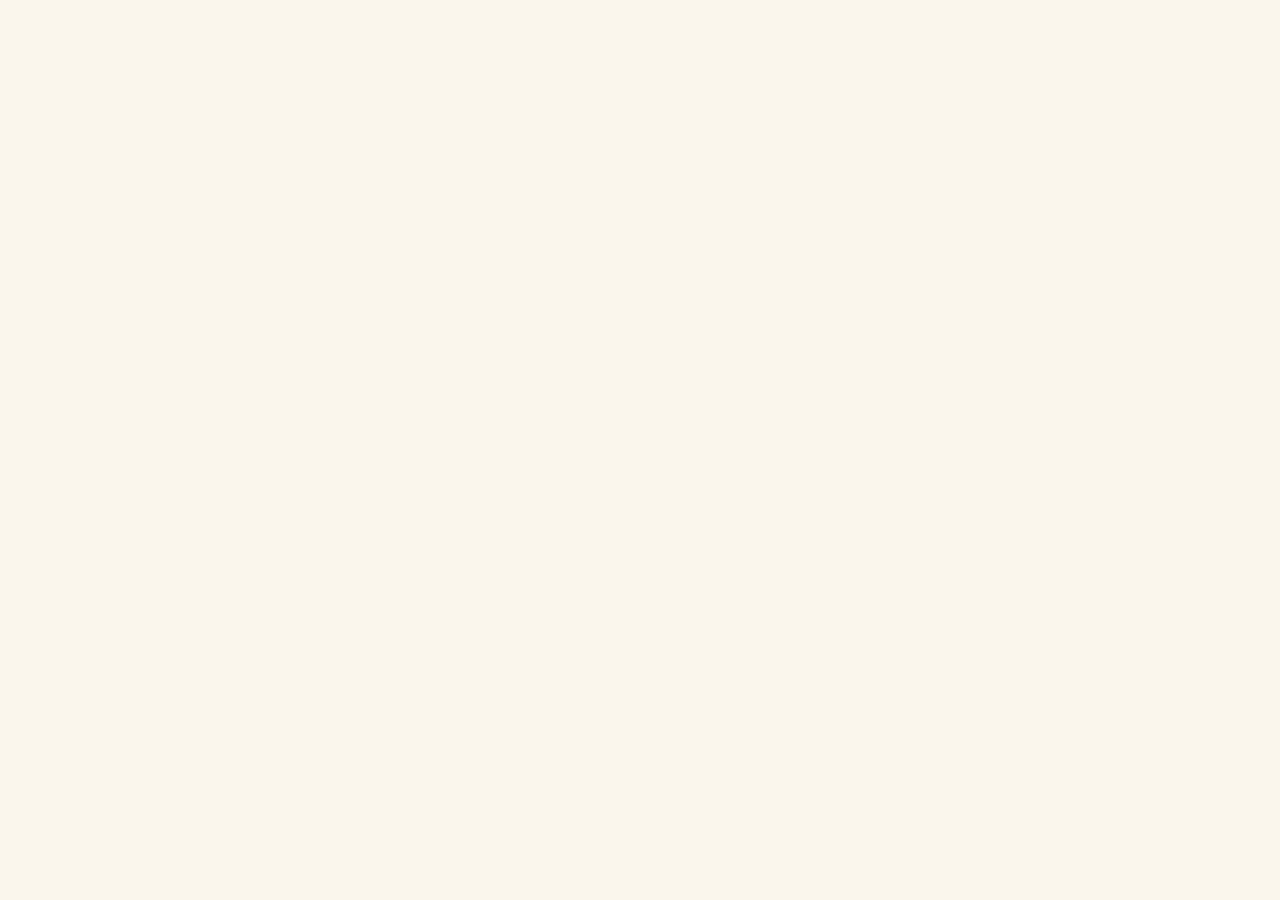
==== commit a829680d: "Add files via upload" ====
--- a/index.html
+++ b/index.html
@@ -1,259 +1,41 @@
-<!DOCTYPE html>
+<!doctype html>
 <html lang="ko">
 <head>
-  <meta charset="UTF-8" />
-  <meta name="viewport" content="width=device-width, initial-scale=1.0" />
-  <title>VIAELITE — 프리미엄 브랜드 큐레이션 서비스</title>
-  <meta name="description" content="유서 깊은 유럽 부티크와 직계약한 비아엘리떼. 명품 브랜드를 고르지 않고, 당신에게 맞춘 최상의 제품만 큐레이션 해드립니다." />
-  <link rel="stylesheet" href="assets/style.css" />
+<meta charset="utf-8">
+<meta name="viewport" content="width=device-width, initial-scale=1, viewport-fit=cover">
+<title>Macflu — Brands, dressed in influence.</title>
+<meta name="description" content="맥플루 — 브랜드에 영향력을 입히는 패션 MCN. 50+ 이탈리아 부티크 직계약 · 국내 명품 재고 50억+ · 자동화 커머스 인프라 Brink.">
+<link rel="stylesheet" href="styles.css">
+<link rel="stylesheet" href="pages.css">
 </head>
 <body>
 
-  <!-- ===== HEADER (스크롤 후 등장) ===== -->
-  <header class="header" id="header" style="opacity:0; pointer-events:none;">
-    <a href="index.html" class="header__wordmark">VIAELITE</a>
-    <nav class="header__nav">
-      <a href="https://viaelite.kr/concierge" target="_blank" rel="noopener">CONCIERGE</a>
-      <a href="membership.html">MEMBERSHIP</a>
-      <a href="about.html">ABOUT</a>
-    </nav>
-  </header>
+<div id="root"></div>
 
-  <!-- ===== HERO (영상 + 워드마크 + 메인카피 + 메뉴) ===== -->
-  <section class="hero">
-    <div class="hero__video">
-      <iframe
-        src="https://www.youtube.com/embed/Esj0OR3dN08?autoplay=1&mute=1&loop=1&playlist=Esj0OR3dN08&controls=0&showinfo=0&modestbranding=1&rel=0&playsinline=1&iv_load_policy=3&disablekb=1"
-        title="VIA ELITE Film"
-        frameborder="0"
-        allow="autoplay; encrypted-media"
-        allowfullscreen></iframe>
-    </div>
-    <div class="hero__overlay"></div>
-    <div class="hero__inner">
-      <div class="hero__wordmark">VIAELITE</div>
-      <span class="divider divider--light"></span>
-      <p class="hero__copy">
-        프리미엄 브랜드 큐레이션 서비스<br/>
-        <strong style="font-family:'Cormorant Garamond',serif; font-weight:500; font-size:1.35em; letter-spacing:0.06em;">비아엘리떼</strong>
-      </p>
-    </div>
-    <nav class="hero__menu">
-      <a href="https://viaelite.kr/concierge" target="_blank" rel="noopener">컨시어지</a>
-      <a href="membership.html">멤버십 소개</a>
-      <a href="about.html">회사소개</a>
-    </nav>
-  </section>
+<template id="__bundler_thumbnail">
+  <svg xmlns="http://www.w3.org/2000/svg" viewBox="0 0 400 400">
+    <rect width="400" height="400" fill="#FAF6EC"/>
+    <rect x="40" y="40" width="120" height="80" fill="#2B5AAA"/>
+    <rect x="180" y="40" width="80" height="80" fill="#E6433D"/>
+    <rect x="280" y="40" width="80" height="80" fill="#DBA42E"/>
+    <text x="40" y="240" font-family="Arial, sans-serif" font-weight="900" font-size="64" letter-spacing="-3" fill="#1A1A1A">Macflu</text>
+    <text x="40" y="290" font-family="Arial, sans-serif" font-weight="700" font-size="22" letter-spacing="-1" fill="#E6433D">influence.</text>
+    <text x="40" y="350" font-family="monospace" font-size="11" letter-spacing="2" fill="#1A1A1A" opacity="0.6">— FASHION MCN</text>
+  </svg>
+</template>
 
-  <!-- ===== IDENTITY — 풀블리드 이미지 + 검정 투명도 + 흰 글씨 ===== -->
-  <section class="image-block fade-up">
-    <div class="image-block__bg">
-      <!-- 추후 assets/img/identity-bg.jpg 로 교체 -->
-      <div class="img-placeholder">IDENTITY BG — full bleed</div>
-    </div>
-    <div class="image-block__overlay"></div>
-    <div class="image-block__inner">
-      <span class="image-block__eyebrow">WHO WE ARE</span>
-      <span class="divider divider--light"></span>
-      <h2 class="image-block__title">
-        명품 브랜드 고르지 않고,<br/>
-        나에게 맞춘 최상의 제품만.
-      </h2>
-      <p class="image-block__body">
-        유서 깊은 유럽 부티크와의 직계약으로,<br/>
-        가장 합리적인 가격에 최신의 명품을.<br/>
-        40만 개의 상품 중 당신의 라이프스타일에 맞춘<br/>
-        단 하나의 선택을 전문 컨시어지가 제안합니다.
-      </p>
-      <a href="https://viaelite.kr/concierge" target="_blank" rel="noopener" class="btn">컨시어지 만나기</a>
-    </div>
-  </section>
+<script src="https://unpkg.com/react@18.3.1/umd/react.development.js" integrity="sha384-hD6/rw4ppMLGNu3tX5cjIb+uRZ7UkRJ6BPkLpg4hAu/6onKUg4lLsHAs9EBPT82L" crossorigin="anonymous"></script>
+<script src="https://unpkg.com/react-dom@18.3.1/umd/react-dom.development.js" integrity="sha384-u6aeetuaXnQ38mYT8rp6sbXaQe3NL9t+IBXmnYxwkUI2Hw4bsp2Wvmx4yRQF1uAm" crossorigin="anonymous"></script>
+<script src="https://unpkg.com/@babel/standalone@7.29.0/babel.min.js" integrity="sha384-m08KidiNqLdpJqLq95G/LEi8Qvjl/xUYll3QILypMoQ65QorJ9Lvtp2RXYGBFj1y" crossorigin="anonymous"></script>
 
-  <!-- ===== PROMISE ===== -->
-  <section class="promise fade-up">
-    <div class="container">
-      <span class="eyebrow">OUR PROMISE</span>
-      <h2 class="promise__title ko-serif">
-        이제,<br/>
-        럭셔리와 가장 가까운<br/>
-        사람이 되어보세요.
-      </h2>
-      <p class="promise__quote">&lsquo; 27 S/S 를 가장 먼저 &rsquo;</p>
-      <a href="membership.html" class="btn">멤버십 둘러보기</a>
-    </div>
-  </section>
+<script src="image-slot.js"></script>
 
-  <!-- ===== PROCESS ===== -->
-  <section class="process fade-up">
-    <div class="container">
-      <div class="section__head">
-        <span class="eyebrow eyebrow--light">OUR CONCIERGE PROCESS</span>
-        <h2 class="section__title">
-          엄격한 자격 심사를 거친<br/>
-          컨시어지만 만나실 수 있습니다.
-        </h2>
-      </div>
-      <div class="process__steps">
-        <div class="process__step"><div class="process__step__num">STEP 01</div><div class="process__step__title">접수</div></div>
-        <div class="process__step"><div class="process__step__num">STEP 02</div><div class="process__step__title">1:1 면접</div></div>
-        <div class="process__step"><div class="process__step__num">STEP 03</div><div class="process__step__title">1차 심사</div></div>
-        <div class="process__step"><div class="process__step__num">STEP 04</div><div class="process__step__title">브랜드 교육</div></div>
-        <div class="process__step"><div class="process__step__num">STEP 05</div><div class="process__step__title">최종 심사</div></div>
-        <div class="process__step"><div class="process__step__num">STEP 06</div><div class="process__step__title">멘토 배정</div></div>
-        <div class="process__step"><div class="process__step__num">STEP 07</div><div class="process__step__title">컨시어지 교육</div></div>
-        <div class="process__step"><div class="process__step__num">STEP 08</div><div class="process__step__title">고객 상담</div></div>
-      </div>
-      <p class="process__caption">엄격한 자격 심사 이후, 검증된 인원만 선발하였습니다.</p>
-    </div>
-  </section>
+<script type="text/babel" src="tweaks-panel.jsx"></script>
+<script type="text/babel" src="tweaks-ui.jsx"></script>
+<script type="text/babel" src="contact-page.jsx"></script>
+<script type="text/babel" src="brink-page.jsx"></script>
+<script type="text/babel" src="main-page.jsx"></script>
+<script type="text/babel" src="app.jsx"></script>
 
-  <!-- ===== CONTACT (확장 DB 폼) ===== -->
-  <section class="contact fade-up" id="contact">
-    <div class="container">
-      <span class="eyebrow">CONTACT</span>
-      <h2 class="section__title">
-        당신을 위한 큐레이션을<br/>
-        시작합니다.
-      </h2>
-      <p class="section__sub" style="margin-left:auto; margin-right:auto;">
-        아래 정보를 남겨주시면, 가장 적합한 컨시어지가 직접 연락드립니다.<br/>
-        문의 내용은 본사에서만 확인합니다.
-      </p>
-
-      <form class="contact__form" onsubmit="event.preventDefault(); alert('문의가 접수되었습니다. 곧 연락드릴게요.'); this.reset();">
-        <div class="field">
-          <label for="cf-name">성함</label>
-          <input id="cf-name" type="text" name="name" placeholder="홍길동" required />
-        </div>
-        <div class="field">
-          <label for="cf-phone">연락처</label>
-          <input id="cf-phone" type="tel" name="phone" placeholder="010-0000-0000" required />
-        </div>
-
-        <div class="field">
-          <label for="cf-age">나이대</label>
-          <select id="cf-age" name="age" required>
-            <option value="">선택해주세요</option>
-            <option>20대</option>
-            <option>30대</option>
-            <option>40대</option>
-            <option>50대</option>
-            <option>60대 이상</option>
-          </select>
-        </div>
-        <div class="field">
-          <label>성별</label>
-          <div class="radio-group">
-            <label><input type="radio" name="gender" value="female" required /> 여성</label>
-            <label><input type="radio" name="gender" value="male" /> 남성</label>
-            <label><input type="radio" name="gender" value="none" /> 선택 안 함</label>
-          </div>
-        </div>
-
-        <div class="field field--wide">
-          <label for="cf-brand">선호 브랜드 <span style="text-transform:none; letter-spacing:0; color:var(--ink-light); font-weight:400;">(쉼표로 구분)</span></label>
-          <input id="cf-brand" type="text" name="brand" placeholder="예) Bottega Veneta, Loro Piana, Saint Laurent" />
-        </div>
-
-        <div class="field">
-          <label for="cf-region">활동/거주 지역</label>
-          <select id="cf-region" name="region" required>
-            <option value="">선택해주세요</option>
-            <option>청담·강남</option>
-            <option>서초</option>
-            <option>분당·판교</option>
-            <option>잠실·송파</option>
-            <option>마포·용산</option>
-            <option>부산</option>
-            <option>대구</option>
-            <option>기타</option>
-          </select>
-        </div>
-        <div class="field">
-          <label for="cf-budget">월 예상 예산 (선택)</label>
-          <select id="cf-budget" name="budget">
-            <option value="">선택해주세요</option>
-            <option>~ 100만원</option>
-            <option>100 ~ 300만원</option>
-            <option>300 ~ 500만원</option>
-            <option>500 ~ 1,000만원</option>
-            <option>1,000만원 이상</option>
-          </select>
-        </div>
-
-        <div class="field field--wide">
-          <label for="cf-message">남기실 말씀 (선택)</label>
-          <textarea id="cf-message" name="message" placeholder="찾으시는 상품이나 요청사항이 있다면 자유롭게 적어주세요."></textarea>
-        </div>
-
-        <div class="contact__form__submit">
-          <button type="submit" class="btn btn--solid">큐레이션 신청하기</button>
-        </div>
-      </form>
-
-      <div class="contact__channels">
-        <div class="contact__ch">
-          <div class="contact__ch__label">KAKAO</div>
-          <div class="contact__ch__val">카카오톡 1:1 상담</div>
-        </div>
-        <div class="contact__ch">
-          <div class="contact__ch__label">CALL</div>
-          <div class="contact__ch__val">02-XXXX-XXXX</div>
-        </div>
-        <div class="contact__ch">
-          <div class="contact__ch__label">EMAIL</div>
-          <div class="contact__ch__val">contact@viaelite.kr</div>
-        </div>
-      </div>
-    </div>
-  </section>
-
-  <!-- ===== FOOTER ===== -->
-  <footer class="footer">
-    <div class="footer__inner">
-      <div class="footer__top">
-        <div>
-          <div class="footer__wordmark">VIAELITE</div>
-          <div class="footer__tagline">THE GATEWAY TO GLOBAL LUXURY DISTRIBUTION</div>
-        </div>
-        <nav class="footer__nav">
-          <a href="https://viaelite.kr/concierge" target="_blank" rel="noopener">CONCIERGE</a>
-          <a href="membership.html">MEMBERSHIP</a>
-          <a href="about.html">ABOUT</a>
-          <a href="#contact">CONTACT</a>
-        </nav>
-      </div>
-      <div class="footer__bottom">
-        주식회사 제이프리모인터내셔널 &nbsp;|&nbsp; 대표: 지준우<br/>
-        사업자등록번호: 435-87-02485 &nbsp;|&nbsp; 법인등록번호: 164711-0125127<br/>
-        서울특별시 강남구 테헤란로 2길 27, 908호
-      </div>
-      <div class="footer__copyright">© 2026 VIAELITE. All rights reserved.</div>
-    </div>
-  </footer>
-
-  <script>
-    document.documentElement.classList.add('js');
-    // 히어로 지나면 상단 헤더 등장
-    const header = document.getElementById('header');
-    const hero = document.querySelector('.hero');
-    function updateHeader() {
-      const heroBottom = hero.offsetHeight - 80;
-      if (window.scrollY > heroBottom) {
-        header.classList.add('scrolled');
-        header.style.opacity = '1';
-        header.style.pointerEvents = 'auto';
-      } else {
-        header.classList.remove('scrolled');
-        header.style.opacity = '0';
-        header.style.pointerEvents = 'none';
-      }
-    }
-    window.addEventListener('scroll', updateHeader);
-    updateHeader();
-
-    const io = new IntersectionObserver(es => es.forEach(e => { if (e.isIntersecting) { e.target.classList.add('in'); io.unobserve(e.target); } }), { threshold: 0.12 });
-    document.querySelectorAll('.fade-up').forEach(el => io.observe(el));
-  </script>
 </body>
 </html>
--- a/styles.css
+++ b/styles.css
@@ -0,0 +1,610 @@
+/* ============================================================
+   Macflu site — page-level CSS
+   Authority + Bold. Magazine cover impact. Color-block first.
+   ============================================================ */
+
+@import url('tokens.css');
+
+/* ============ NAV (TABBED PAGE SWITCH) ============ */
+.app-nav {
+  position: fixed; top: 0; left: 0; right: 0; z-index: 80;
+  display: flex; align-items: center; justify-content: space-between;
+  padding: 18px 32px;
+  background: rgba(250,246,236,0.82);
+  backdrop-filter: blur(14px);
+  border-bottom: 1px solid var(--ink-12);
+}
+.app-nav--ink { background: rgba(26,26,26,0.82); border-color: rgba(250,246,236,0.18); color: var(--cream); }
+.app-nav--persian { background: rgba(43,90,170,0.92); border-color: rgba(250,246,236,0.22); color: var(--cream); }
+
+.app-nav__brand {
+  font-family: var(--display); font-weight: 900; font-size: 22px;
+  letter-spacing: -0.04em; color: inherit; cursor: pointer;
+  display: inline-flex; align-items: baseline; gap: 8px;
+}
+.app-nav__brand sup { font-family: var(--mono); font-size: 10px; font-weight: 500; opacity: 0.55; letter-spacing: 0.04em; }
+
+.app-tabs {
+  display: flex; gap: 4px; align-items: center;
+  padding: 4px; border: 1px solid currentColor;
+  border-radius: 999px;
+}
+.app-tabs__btn {
+  padding: 8px 16px; border: 0; background: transparent; color: inherit;
+  font-family: var(--sans); font-size: 11px; font-weight: 600;
+  text-transform: uppercase; letter-spacing: 0.18em;
+  border-radius: 999px; cursor: pointer;
+  transition: background var(--t-fast) var(--ease-edit), color var(--t-fast) var(--ease-edit);
+}
+.app-tabs__btn:hover { opacity: 0.7; }
+.app-tabs__btn.is-active { background: var(--ink); color: var(--cream); }
+.app-nav--ink .app-tabs__btn.is-active { background: var(--cream); color: var(--ink); }
+.app-nav--persian .app-tabs__btn.is-active { background: var(--cream); color: var(--ink); }
+.app-tabs__num { font-family: var(--mono); font-size: 9px; opacity: 0.6; margin-right: 4px; }
+
+.app-nav__right { display: flex; gap: 16px; align-items: center; }
+.lang-toggle {
+  display: inline-flex; gap: 2px; align-items: center;
+  border: 1px solid currentColor; border-radius: 999px;
+  padding: 3px; font-family: var(--mono); font-size: 10px; font-weight: 500;
+}
+.lang-toggle button { padding: 4px 8px; border: 0; background: transparent; color: inherit; cursor: pointer; border-radius: 999px; font: inherit; letter-spacing: 0.06em; }
+.lang-toggle button.is-active { background: currentColor; }
+.lang-toggle button.is-active span { color: var(--cream); mix-blend-mode: difference; }
+.nav-cta { font-family: var(--mono); font-size: 11px; font-weight: 500; letter-spacing: 0.14em; text-transform: uppercase; padding: 9px 16px; border: 1px solid currentColor; border-radius: 999px; color: inherit; cursor: pointer; background: transparent; transition: background var(--t-fast) var(--ease-edit), color var(--t-fast) var(--ease-edit); }
+.nav-cta:hover { background: var(--tomato); color: var(--cream); border-color: var(--tomato); }
+.app-nav--ink .nav-cta:hover, .app-nav--persian .nav-cta:hover { background: var(--mustard); color: var(--ink); border-color: var(--mustard); }
+
+@media (max-width: 720px) {
+  .app-nav { padding: 12px 20px; }
+  .app-tabs__btn { padding: 6px 10px; font-size: 10px; letter-spacing: 0.12em; }
+  .app-tabs__num { display: none; }
+  .app-nav__right .nav-cta { display: none; }
+  .app-nav__brand sup { display: none; }
+}
+
+/* ============ PAGE CONTAINER ============ */
+.page { display: none; min-height: 100vh; }
+.page.is-active { display: block; }
+.page-shell { padding-top: 72px; }
+
+/* ============ HERO ============ */
+.hero {
+  position: relative; min-height: 92vh;
+  padding: 40px 48px 28px;
+  display: grid; grid-template-rows: auto 1fr auto;
+  background: var(--cream); color: var(--ink);
+  overflow: hidden;
+}
+.hero__meta {
+  display: flex; justify-content: space-between; align-items: flex-start;
+  font-family: var(--mono); font-size: 11px; font-weight: 500;
+  text-transform: uppercase; letter-spacing: 0.16em; color: var(--ink-80);
+}
+.hero__meta-right { text-align: right; line-height: 1.4; }
+.hero__center { display: flex; flex-direction: column; justify-content: center; padding: 32px 0; position: relative; }
+.hero__big {
+  font-family: var(--display); font-weight: 900;
+  font-size: var(--hero-size, clamp(70px, 13vw, 220px));
+  line-height: 0.88; letter-spacing: -0.045em;
+  margin: 0; max-width: 14ch;
+  font-feature-settings: "ss01", "ss02";
+}
+.hero__big .accent--tomato { color: var(--tomato); }
+.hero__big .accent--persian { color: var(--persian); }
+.hero__big .accent--mustard { color: var(--mustard); }
+.hero__big .underline { display: inline-block; position: relative; }
+.hero__big .underline::after { content: ''; position: absolute; left: 0; right: 0; bottom: 0.08em; height: 0.14em; background: var(--tomato); z-index: -1; }
+
+.hero__sub {
+  margin: 32px 0 0; font-family: var(--sans); font-size: clamp(15px, 1.6vw, 19px); font-weight: 500;
+  line-height: 1.5; max-width: 32ch; color: var(--ink);
+}
+.hero__low {
+  display: flex; justify-content: space-between; align-items: flex-end; gap: 32px;
+  border-top: 1px solid var(--ink-12); padding-top: 20px;
+}
+.hero__index { font-family: var(--mono); font-size: 11px; text-transform: uppercase; letter-spacing: 0.16em; color: var(--ink-80); }
+.hero__scroll { font-family: var(--mono); font-size: 11px; letter-spacing: 0.18em; text-transform: uppercase; opacity: 0.7; display: inline-flex; align-items: center; gap: 8px; }
+.hero__scroll-arrow { width: 36px; height: 1px; background: currentColor; position: relative; }
+.hero__scroll-arrow::after { content: ''; position: absolute; right: 0; top: -3px; width: 7px; height: 7px; border-right: 1px solid currentColor; border-bottom: 1px solid currentColor; transform: rotate(-45deg); }
+
+/* Hero floating moving keywords (Bold tweak) */
+.hero__float {
+  position: absolute; inset: 0; pointer-events: none; z-index: 0; overflow: hidden;
+}
+.hero__float-word {
+  position: absolute;
+  font-family: var(--display); font-weight: 900;
+  color: var(--mustard); opacity: 0.18;
+  font-size: clamp(40px, 7vw, 120px);
+  letter-spacing: -0.04em;
+  white-space: nowrap;
+  animation: drift 22s ease-in-out infinite alternate;
+}
+@keyframes drift {
+  0% { transform: translate(0,0); }
+  50% { transform: translate(20px,-18px); }
+  100% { transform: translate(-14px,24px); }
+}
+.hero__center > * { position: relative; z-index: 1; }
+
+/* ============ MARQUEE ============ */
+.marquee {
+  position: relative; overflow: hidden;
+  padding: 22px 0;
+  border-top: 1px solid var(--ink-12);
+  border-bottom: 1px solid var(--ink-12);
+  background: var(--cream); color: var(--ink);
+}
+.marquee--ink { background: var(--ink); color: var(--cream); border-color: rgba(250,246,236,0.18); }
+.marquee--persian { background: var(--persian); color: var(--cream); border-color: rgba(250,246,236,0.18); }
+.marquee--tomato { background: var(--tomato); color: var(--cream); border-color: rgba(250,246,236,0.18); }
+.marquee--mustard { background: var(--mustard); color: var(--ink); border-color: var(--ink-12); }
+.marquee__track {
+  display: inline-flex; align-items: center; gap: 36px;
+  white-space: nowrap;
+  font-family: var(--display); font-weight: 900;
+  font-size: clamp(40px, 6vw, 80px); line-height: 1; letter-spacing: -0.035em;
+  animation: scroll var(--marquee-speed, 36s) linear infinite;
+}
+.marquee__track .dot { font-weight: 400; opacity: 0.5; }
+@keyframes scroll { from { transform: translateX(0); } to { transform: translateX(-50%); } }
+
+/* ============ SECTION SHELL ============ */
+.section {
+  position: relative;
+  padding: 80px 48px;
+}
+.section--ink { background: var(--ink); color: var(--cream); }
+.section--cream { background: var(--cream); color: var(--ink); }
+.section--cream-soft { background: var(--cream-soft); color: var(--ink); }
+.section--persian { background: var(--persian); color: var(--cream); }
+.section--tomato { background: var(--tomato); color: var(--cream); }
+.section--mustard { background: var(--mustard); color: var(--ink); }
+
+.section__head {
+  display: grid; grid-template-columns: 1fr auto; gap: 32px; align-items: end;
+  border-bottom: 1px solid currentColor;
+  padding-bottom: 24px; margin-bottom: 48px;
+  font-family: var(--mono); font-size: 11px; letter-spacing: 0.18em; text-transform: uppercase;
+}
+.section__index { opacity: 0.6; }
+.section__index strong { font-weight: 500; font-size: 13px; margin-right: 8px; }
+.section__head-meta { opacity: 0.6; }
+.section__head-meta::before { content: '— '; }
+
+.section__h2 {
+  font-family: var(--display); font-weight: 900;
+  font-size: clamp(36px, 6vw, 96px);
+  line-height: 0.95; letter-spacing: -0.04em;
+  margin: 0; max-width: 18ch;
+  font-feature-settings: "ss01";
+}
+.section__h2 .acc { color: var(--tomato); }
+.section--ink .section__h2 .acc, .section--persian .section__h2 .acc { color: var(--mustard); }
+
+.section__lede {
+  font-family: var(--sans); font-size: 16px; line-height: 1.6; max-width: 38ch;
+  margin: 0;
+}
+.section__lede.lg { font-size: 18px; max-width: 30ch; }
+
+/* ============ EDGE METRICS — section ③ (THE EDGE) ============ */
+.edge {
+  background: var(--cream); color: var(--ink);
+  padding: 96px 0 0;
+  position: relative; overflow: hidden;
+}
+.edge__head { padding: 0 48px; }
+.edge__supertitle {
+  font-family: var(--display); font-weight: 900;
+  font-size: clamp(48px, 10vw, 168px);
+  line-height: 0.95; letter-spacing: -0.05em;
+  margin: 24px 0 0;
+  max-width: 18ch;
+  word-break: keep-all;
+  overflow-wrap: break-word;
+}
+.edge__supertitle .acc { color: var(--tomato); }
+
+.edge__sub {
+  font-family: var(--sans); font-size: clamp(16px, 1.6vw, 20px);
+  font-weight: 500; line-height: 1.5; margin: 32px 0 0;
+  max-width: 36ch; color: var(--ink-80);
+}
+
+/* ----- METRIC VARIANT A: big-numbers grid ----- */
+.metrics-grid {
+  display: grid; grid-template-columns: repeat(4, 1fr);
+  margin-top: 96px;
+  border-top: 1px solid var(--ink);
+}
+.metric {
+  position: relative;
+  padding: 56px 32px 40px;
+  border-right: 1px solid var(--ink);
+  display: flex; flex-direction: column; gap: 16px;
+  min-height: 360px;
+  overflow: hidden;
+}
+.metric:last-child { border-right: 0; }
+.metric--persian { background: var(--persian); color: var(--cream); }
+.metric--tomato { background: var(--tomato); color: var(--cream); }
+.metric--mustard { background: var(--mustard); color: var(--ink); }
+.metric--ink { background: var(--ink); color: var(--cream); }
+.metric--cream { background: var(--cream); color: var(--ink); }
+
+.metric__index { font-family: var(--mono); font-size: 11px; text-transform: uppercase; letter-spacing: 0.18em; opacity: 0.7; }
+.metric__num {
+  font-family: var(--display); font-weight: 900;
+  font-size: clamp(68px, 8.5vw, 140px);
+  line-height: 0.88; letter-spacing: -0.06em;
+  margin-top: auto;
+}
+.metric__num .unit { font-size: 0.45em; font-weight: 700; letter-spacing: -0.02em; opacity: 0.85; vertical-align: super; }
+.metric__num .plus { font-size: 0.55em; font-weight: 800; vertical-align: super; opacity: 0.9; margin-left: 2px; }
+.metric__label { font-family: var(--sans); font-size: 15px; font-weight: 600; line-height: 1.35; max-width: 16ch; }
+.metric__hint { font-family: var(--mono); font-size: 10px; text-transform: uppercase; letter-spacing: 0.18em; opacity: 0.6; }
+
+@media (max-width: 900px) {
+  .metrics-grid { grid-template-columns: 1fr 1fr; }
+  .metric { border-bottom: 1px solid var(--ink); }
+  .metric:nth-child(2n) { border-right: 0; }
+}
+@media (max-width: 540px) {
+  .metrics-grid { grid-template-columns: 1fr; }
+  .metric { border-right: 0; }
+}
+
+/* ----- METRIC VARIANT B: stacked card with chart ----- */
+.metric-cards {
+  display: grid; grid-template-columns: repeat(4, 1fr); gap: 16px;
+  margin: 64px 48px 0;
+}
+.metric-card {
+  border: 1px solid var(--ink);
+  padding: 24px;
+  min-height: 280px;
+  display: flex; flex-direction: column; justify-content: space-between;
+  background: var(--cream);
+  transition: background var(--t-med) var(--ease-edit), color var(--t-med) var(--ease-edit);
+}
+.metric-card__top { font-family: var(--mono); font-size: 11px; text-transform: uppercase; letter-spacing: 0.18em; opacity: 0.7; display: flex; justify-content: space-between; }
+.metric-card__num { font-family: var(--display); font-weight: 900; font-size: clamp(48px, 5.5vw, 80px); line-height: 0.92; letter-spacing: -0.04em; margin: 0; }
+.metric-card__num .unit { font-size: 0.45em; opacity: 0.7; }
+.metric-card__bar { height: 4px; background: var(--ink); width: 60%; margin-top: 12px; }
+.metric-card__label { font-family: var(--sans); font-size: 14px; font-weight: 600; }
+.metric-card:hover { background: var(--ink); color: var(--cream); }
+.metric-card:hover .metric-card__bar { background: var(--mustard); width: 90%; }
+
+@media (max-width: 900px) { .metric-cards { grid-template-columns: 1fr 1fr; } }
+@media (max-width: 540px) { .metric-cards { grid-template-columns: 1fr; } }
+
+/* ----- METRIC VARIANT C: marquee counter ----- */
+.metric-marquee {
+  margin-top: 64px;
+  background: var(--ink); color: var(--cream);
+  overflow: hidden;
+  padding: 24px 0;
+  border-top: 1px solid var(--ink); border-bottom: 1px solid var(--ink);
+}
+.metric-marquee__track {
+  display: inline-flex; align-items: baseline; gap: 48px;
+  white-space: nowrap;
+  font-family: var(--display); font-weight: 900;
+  animation: scroll 50s linear infinite;
+}
+.metric-marquee__item { display: inline-flex; align-items: baseline; gap: 18px; padding-right: 48px; border-right: 1px solid rgba(250,246,236,0.18); }
+.metric-marquee__num { font-size: clamp(56px, 8vw, 120px); letter-spacing: -0.04em; line-height: 1; }
+.metric-marquee__num .unit { font-size: 0.5em; opacity: 0.75; }
+.metric-marquee__num.tomato { color: var(--tomato); }
+.metric-marquee__num.mustard { color: var(--mustard); }
+.metric-marquee__num.persian { color: var(--persian); }
+.metric-marquee__lbl { font-family: var(--sans); font-size: 14px; font-weight: 600; text-transform: uppercase; letter-spacing: 0.16em; opacity: 0.78; max-width: 18ch; white-space: normal; line-height: 1.3; }
+
+/* ============ BOUTIQUE GRID ============ */
+.boutique-strip {
+  display: grid; grid-template-columns: repeat(8, 1fr);
+  border-top: 1px solid var(--ink);
+  margin-top: 96px;
+}
+.boutique-cell {
+  aspect-ratio: 1.6 / 1;
+  border-right: 1px solid var(--ink); border-bottom: 1px solid var(--ink);
+  display: flex; flex-direction: column; justify-content: space-between;
+  padding: 16px;
+  font-family: var(--mono); font-size: 10px; letter-spacing: 0.18em; text-transform: uppercase;
+  color: var(--ink-80);
+  transition: background var(--t-med) var(--ease-edit), color var(--t-med) var(--ease-edit);
+  background: var(--cream);
+}
+.boutique-cell:nth-child(8n) { border-right: 0; }
+.boutique-cell:hover { background: var(--ink); color: var(--cream); }
+.boutique-cell__num { opacity: 0.55; }
+.boutique-cell__name {
+  font-family: var(--display); font-size: 15px; font-weight: 700;
+  letter-spacing: -0.02em; text-transform: none;
+}
+.boutique-cell__loc { opacity: 0.55; }
+
+@media (max-width: 900px) { .boutique-strip { grid-template-columns: repeat(4, 1fr); } .boutique-cell:nth-child(8n) { border-right: 1px solid var(--ink); } .boutique-cell:nth-child(4n) { border-right: 0; } }
+@media (max-width: 540px) { .boutique-strip { grid-template-columns: repeat(2, 1fr); } .boutique-cell:nth-child(4n) { border-right: 1px solid var(--ink); } .boutique-cell:nth-child(2n) { border-right: 0; } }
+
+/* ============ WHO WE ARE (section ②) ============ */
+.who {
+  background: var(--cream); color: var(--ink);
+  padding: 120px 48px;
+}
+.who__grid {
+  display: grid; grid-template-columns: 1.4fr 1fr; gap: 96px; align-items: end;
+  max-width: 1600px; margin: 0 auto;
+}
+.who__h {
+  font-family: var(--display); font-weight: 900;
+  font-size: clamp(48px, 8vw, 132px); line-height: 0.92; letter-spacing: -0.045em;
+  margin: 0;
+}
+.who__h .acc-persian { color: var(--persian); }
+.who__body { display: flex; flex-direction: column; gap: 24px; }
+.who__body p { font-family: var(--sans); font-size: clamp(17px, 1.6vw, 22px); line-height: 1.4; max-width: 26ch; font-weight: 500; margin: 0; }
+.who__body p strong { font-weight: 700; }
+.who__meta { font-family: var(--mono); font-size: 11px; letter-spacing: 0.18em; text-transform: uppercase; color: var(--ink-80); margin-top: 8px; }
+.who__meta span { color: var(--tomato); }
+@media (max-width: 900px) { .who { padding: 96px 24px; } .who__grid { grid-template-columns: 1fr; gap: 48px; } }
+
+/* ============ GLOBAL OPERATE (section ④) ============ */
+.operate {
+  background: var(--ink); color: var(--cream);
+  padding: 72px 48px 120px;
+  position: relative; overflow: hidden;
+}
+.operate .section__head { margin-bottom: 24px; }
+.operate__h {
+  font-family: var(--display); font-weight: 900;
+  font-size: clamp(40px, 6.5vw, 104px); line-height: 0.95; letter-spacing: -0.04em;
+  margin: 0; max-width: 18ch;
+}
+.operate__h .acc { color: var(--mustard); }
+
+.operate__flow {
+  display: grid; grid-template-columns: repeat(4, 1fr); gap: 0;
+  margin-top: 96px;
+  border-top: 1px solid rgba(250,246,236,0.18);
+}
+.flow {
+  padding: 32px 24px 32px 0; padding-left: 24px;
+  border-right: 1px solid rgba(250,246,236,0.18);
+  min-height: 300px;
+  display: flex; flex-direction: column; gap: 16px;
+  position: relative;
+}
+.flow:last-child { border-right: 0; }
+.flow__num { font-family: var(--mono); font-size: 11px; opacity: 0.6; letter-spacing: 0.18em; }
+.flow__title { font-family: var(--display); font-size: clamp(22px, 2.2vw, 32px); font-weight: 800; line-height: 1.1; letter-spacing: -0.025em; margin: 0; }
+.flow__body { font-family: var(--sans); font-size: 14px; line-height: 1.55; opacity: 0.85; margin: 0; max-width: 24ch; }
+.flow__chips { display: flex; flex-wrap: wrap; gap: 6px; margin-top: auto; }
+.chip { font-family: var(--mono); font-size: 10px; letter-spacing: 0.12em; text-transform: uppercase; padding: 4px 10px; border: 1px solid rgba(250,246,236,0.32); border-radius: 999px; opacity: 0.85; }
+.chip.future { opacity: 0.4; border-style: dashed; }
+
+@media (max-width: 900px) {
+  .operate__flow { grid-template-columns: 1fr 1fr; }
+  .flow:nth-child(2n) { border-right: 0; }
+  .flow { border-bottom: 1px solid rgba(250,246,236,0.18); }
+}
+@media (max-width: 540px) {
+  .operate__flow { grid-template-columns: 1fr; }
+  .flow { border-right: 0; }
+}
+
+/* World map illustration */
+.operate__map { position: absolute; inset: 0; opacity: 0.08; pointer-events: none; z-index: 0; }
+.operate > * { position: relative; z-index: 1; }
+
+/* ============ MODELS (section ⑤) ============ */
+.models {
+  background: var(--cream); color: var(--ink);
+  padding: 120px 48px;
+}
+.models__grid {
+  display: grid; grid-template-columns: repeat(3, 1fr); gap: 24px;
+  margin-top: 64px;
+}
+.model {
+  background: var(--cream); color: var(--ink);
+  border: 1px solid var(--ink);
+  padding: 40px 32px;
+  display: flex; flex-direction: column; gap: 24px;
+  min-height: 460px;
+  position: relative; overflow: hidden;
+  transition: background var(--t-med) var(--ease-edit), color var(--t-med) var(--ease-edit);
+}
+.model:nth-child(1):hover { background: var(--persian); color: var(--cream); }
+.model:nth-child(2):hover { background: var(--tomato); color: var(--cream); }
+.model:nth-child(3):hover { background: var(--mustard); color: var(--ink); }
+.model__num { font-family: var(--mono); font-size: 11px; letter-spacing: 0.18em; text-transform: uppercase; opacity: 0.65; }
+.model__name { font-family: var(--display); font-weight: 900; font-size: clamp(28px, 3.2vw, 44px); line-height: 1; letter-spacing: -0.03em; margin: 0; }
+.model__name small { display: block; font-family: var(--mono); font-size: 11px; font-weight: 500; letter-spacing: 0.16em; text-transform: uppercase; opacity: 0.6; margin-top: 8px; }
+.model__quote { font-family: var(--display); font-weight: 700; font-size: clamp(17px, 1.6vw, 21px); line-height: 1.35; letter-spacing: -0.02em; margin: 0; max-width: 22ch; }
+.model__body { font-family: var(--sans); font-size: 14px; line-height: 1.55; margin: 0; max-width: 32ch; opacity: 0.85; }
+.model__body strong { font-weight: 600; opacity: 1; }
+.model__tail { margin-top: auto; padding-top: 16px; border-top: 1px solid currentColor; font-family: var(--mono); font-size: 11px; letter-spacing: 0.16em; text-transform: uppercase; opacity: 0.7; }
+@media (max-width: 900px) { .models__grid { grid-template-columns: 1fr; } }
+
+/* ============ FOR CREATORS (section ⑥) ============ */
+.creators {
+  background: var(--persian); color: var(--cream);
+  padding: 120px 48px;
+}
+.creators__h {
+  font-family: var(--display); font-weight: 900;
+  font-size: clamp(44px, 7vw, 120px); line-height: 0.92; letter-spacing: -0.045em;
+  margin: 0; max-width: 16ch;
+}
+.creators__h .acc { color: var(--mustard); }
+
+.creators__sub { font-family: var(--sans); font-size: 16px; max-width: 36ch; line-height: 1.5; margin-top: 24px; opacity: 0.85; }
+
+.support-grid {
+  display: grid; grid-template-columns: repeat(4, 1fr); gap: 0;
+  margin-top: 72px;
+  border-top: 1px solid rgba(250,246,236,0.32);
+}
+.support {
+  padding: 32px 24px 32px 0; padding-left: 24px;
+  border-right: 1px solid rgba(250,246,236,0.32);
+  display: flex; flex-direction: column; gap: 16px;
+  min-height: 280px;
+}
+.support:last-child { border-right: 0; }
+.support__icon {
+  width: 36px; height: 36px;
+  display: flex; align-items: center; justify-content: center;
+  font-family: var(--display); font-weight: 900; font-size: 20px;
+  background: var(--mustard); color: var(--ink); border-radius: 999px;
+}
+.support__title { font-family: var(--display); font-weight: 800; font-size: clamp(20px, 2.2vw, 28px); line-height: 1.15; letter-spacing: -0.025em; margin: 0; }
+.support__body { font-family: var(--sans); font-size: 14px; line-height: 1.55; opacity: 0.85; margin: 0; max-width: 24ch; }
+.creators__cta { display: inline-flex; align-items: center; gap: 12px; margin-top: 56px; font-family: var(--display); font-weight: 800; font-size: clamp(24px, 3vw, 40px); border: 0; background: transparent; color: var(--mustard); cursor: pointer; padding: 0; letter-spacing: -0.025em; }
+.creators__cta::after { content: '→'; transition: transform var(--t-fast) var(--ease-edit); }
+.creators__cta:hover::after { transform: translateX(8px); }
+@media (max-width: 900px) { .support-grid { grid-template-columns: 1fr 1fr; } .support:nth-child(2n) { border-right: 0; } .support { border-bottom: 1px solid rgba(250,246,236,0.32); } }
+@media (max-width: 540px) { .support-grid { grid-template-columns: 1fr; } .support { border-right: 0; } }
+
+/* ============ BRINK ENTRY (section ⑦) ============ */
+.brink-entry {
+  background: var(--tomato); color: var(--cream);
+  padding: 120px 48px;
+  position: relative; overflow: hidden;
+}
+.brink-entry__grid { display: grid; grid-template-columns: 1.3fr 1fr; gap: 64px; align-items: end; max-width: 1600px; margin: 0 auto; }
+.brink-entry__h {
+  font-family: var(--display); font-weight: 900;
+  font-size: clamp(56px, 9vw, 168px);
+  line-height: 0.88; letter-spacing: -0.05em; margin: 0;
+}
+.brink-entry__h .brink-name { display: block; color: var(--mustard); }
+.brink-entry__sub { font-family: var(--sans); font-size: 18px; line-height: 1.45; max-width: 26ch; margin: 0; font-weight: 500; }
+.brink-entry__meta { font-family: var(--mono); font-size: 11px; letter-spacing: 0.18em; text-transform: uppercase; opacity: 0.7; margin-bottom: 16px; }
+.brink-entry__cta {
+  margin-top: 48px;
+  display: inline-flex; align-items: center; gap: 16px;
+  padding: 24px 32px; border: 1px solid var(--cream); border-radius: 999px;
+  font-family: var(--sans); font-size: 14px; font-weight: 600; letter-spacing: 0.18em; text-transform: uppercase;
+  background: transparent; color: var(--cream); cursor: pointer;
+  transition: background var(--t-fast) var(--ease-edit), color var(--t-fast) var(--ease-edit);
+}
+.brink-entry__cta:hover { background: var(--cream); color: var(--tomato); }
+.brink-entry__cta .num { font-family: var(--mono); font-size: 11px; opacity: 0.6; }
+@media (max-width: 900px) { .brink-entry__grid { grid-template-columns: 1fr; gap: 32px; } }
+
+/* "BRINK" giant background wordmark */
+.brink-entry__bgword {
+  position: absolute; bottom: -0.18em; left: -2vw; right: -2vw;
+  font-family: var(--display); font-weight: 900;
+  font-size: clamp(140px, 28vw, 460px); line-height: 0.85; letter-spacing: -0.08em;
+  color: rgba(250,246,236,0.06); pointer-events: none; z-index: 0;
+  white-space: nowrap; user-select: none;
+}
+.brink-entry > * { position: relative; z-index: 1; }
+
+/* ============ ORIGIN + FINAL CTA (section ⑧) ============ */
+.origin {
+  background: var(--cream); color: var(--ink);
+  padding: 120px 48px;
+}
+.origin__grid { display: grid; grid-template-columns: 1.2fr 1fr; gap: 96px; align-items: center; max-width: 1600px; margin: 0 auto; }
+.origin__quote { font-family: var(--display); font-weight: 800; font-size: clamp(28px, 3.4vw, 48px); line-height: 1.22; letter-spacing: -0.025em; margin: 0; max-width: 24ch; }
+.origin__sign { font-family: var(--sans); font-size: 13px; opacity: 0.6; margin-top: 32px; letter-spacing: 0.06em; text-transform: uppercase; }
+.origin__cta-wrap { display: flex; flex-direction: column; gap: 16px; align-items: flex-start; }
+.origin__cta {
+  font-family: var(--display); font-weight: 900;
+  font-size: clamp(56px, 7vw, 112px);
+  line-height: 1; letter-spacing: -0.05em;
+  background: transparent; border: 0; color: var(--ink); cursor: pointer;
+  display: inline-flex; align-items: center; gap: 20px; padding: 0;
+  text-align: left;
+}
+.origin__cta::after { content: '→'; font-size: 0.7em; color: var(--tomato); transition: transform var(--t-fast) var(--ease-edit); }
+.origin__cta:hover::after { transform: translateX(12px); }
+.origin__cta-sub { font-family: var(--mono); font-size: 11px; letter-spacing: 0.18em; text-transform: uppercase; opacity: 0.6; }
+@media (max-width: 900px) { .origin__grid { grid-template-columns: 1fr; gap: 48px; } }
+
+/* ============ FOOTER ============ */
+.footer {
+  background: var(--ink); color: var(--cream);
+  padding: 96px 48px 40px;
+}
+.footer__top { font-family: var(--display); font-weight: 900; font-size: clamp(48px, 9vw, 152px); line-height: 0.92; letter-spacing: -0.04em; margin: 0 0 80px; max-width: 14ch; }
+.footer__top .acc { color: var(--mustard); }
+.footer__cols { display: grid; grid-template-columns: 1.6fr 1fr 1fr 1fr; gap: 48px; padding-bottom: 56px; border-bottom: 1px solid rgba(250,246,236,0.18); }
+.footer__col h4 { font-family: var(--sans); font-size: 11px; font-weight: 500; text-transform: uppercase; letter-spacing: 0.18em; margin: 0 0 16px; opacity: 0.55; }
+.footer__col a, .footer__col p { display: block; font-family: var(--sans); font-size: 14px; margin: 0 0 8px; color: var(--cream); opacity: 0.88; text-decoration: none; }
+.footer__col a:hover { opacity: 1; border-bottom: 1px solid currentColor; }
+.footer__low { display: flex; justify-content: space-between; gap: 24px; padding-top: 24px; font-family: var(--mono); font-size: 11px; letter-spacing: 0.06em; opacity: 0.55; flex-wrap: wrap; }
+.footer__kakao { display: inline-flex; align-items: center; gap: 8px; background: #FEE500; color: #1A1A1A; padding: 10px 16px; border-radius: 999px; font-weight: 700; font-family: var(--sans); font-size: 12px; letter-spacing: 0.04em; text-decoration: none; }
+@media (max-width: 900px) { .footer__cols { grid-template-columns: 1fr 1fr; } }
+@media (max-width: 540px) { .footer__cols { grid-template-columns: 1fr; } }
+
+/* ============ TOAST ============ */
+.toast {
+  position: fixed; bottom: 32px; left: 50%; transform: translateX(-50%);
+  background: var(--ink); color: var(--cream);
+  padding: 14px 20px; border-radius: 999px;
+  font-family: var(--mono); font-size: 12px; letter-spacing: 0.04em;
+  z-index: 100;
+  animation: toastIn 240ms var(--ease-edit), toastOut 240ms var(--ease-edit) 2400ms forwards;
+  box-shadow: 0 24px 60px -20px rgba(26,26,26,0.55);
+}
+@keyframes toastIn { from { opacity: 0; transform: translate(-50%, 16px); } to { opacity: 1; transform: translate(-50%, 0); } }
+@keyframes toastOut { to { opacity: 0; transform: translate(-50%, 16px); } }
+
+/* ============ SCROLL ANIM ============ */
+.reveal { opacity: 0; transform: translateY(16px); transition: opacity 520ms var(--ease-edit), transform 520ms var(--ease-edit); }
+.reveal.in { opacity: 1; transform: translateY(0); }
+
+.slidein-block { clip-path: inset(0 100% 0 0); transition: clip-path 800ms var(--ease-edit); }
+.slidein-block.in { clip-path: inset(0 0% 0 0); }
+
+.fade-zoom { opacity: 0; transform: scale(1.02); transition: opacity 600ms var(--ease-edit), transform 600ms var(--ease-edit); }
+.fade-zoom.in { opacity: 1; transform: scale(1); }
+
+/* ============ KOREAN LINE-BREAK SAFETY ============
+   한글 단어 중간 끊김 방지 — keep-all + balance.
+   영문/숫자는 normal break.
+*/
+h1, h2, h3, h4,
+.hero__big, .who__h, .edge__supertitle, .section__h2,
+.operate__h, .creators__h, .brink-entry__h, .origin__quote,
+.origin__cta, .contact__h, .contact__aside-h, .footer__top,
+.brink-hero__brand, .brink-hero__h, .brink-how__h, .brink-how__tag,
+.brink-for__h, .brink-curation__pull, .brink-cta__btn-h,
+.who__body p, .creators__sub, .section__lede,
+.flow__title, .support__title, .step__title,
+.model__name, .model__quote, .model__body,
+.metric__label, .metric-card__label, .flow__body, .support__body,
+.step__body, .brink-for__body, .brink-for__list li,
+.curation-card p, .hero__sub, .brink-hero__sub, .brink-entry__sub,
+.contact__sub, .field__input, .channel__value {
+  word-break: keep-all;
+  overflow-wrap: break-word;
+  text-wrap: balance;
+}
+p, li { word-break: keep-all; overflow-wrap: break-word; }
+
+/* English-heavy headlines need normal break */
+.hero__big, .brink-hero__brand, .footer__top, .brink-entry__bgword,
+.section__head, .brink-entry__meta, .section__index,
+.metric__hint, .metric-card__top, .flow__num, .step__num,
+.metric-marquee__lbl, .channel__label, .footer__col h4,
+.support__icon, .brink-cta__btn-label {
+  text-wrap: pretty;
+}
+
+
+/* ============ COMMON UTILITY ============ */
+.muted { opacity: 0.6; }
+.center-narrow { max-width: 1200px; margin: 0 auto; }
+
+/* image-slot styling pass */
+image-slot { background: var(--ink-12); color: var(--ink); border-radius: 0; }
--- a/pages.css
+++ b/pages.css
@@ -0,0 +1,264 @@
+/* ============================================================
+   Brink + Contact page CSS
+   ============================================================ */
+
+/* ============ BRINK HERO ============ */
+.brink-hero {
+  background: var(--ink); color: var(--cream);
+  padding: 40px 48px 28px;
+  min-height: 80vh;
+  display: grid; grid-template-rows: auto 1fr auto;
+  position: relative; overflow: hidden;
+}
+.brink-hero__meta { display: flex; justify-content: space-between; font-family: var(--mono); font-size: 11px; letter-spacing: 0.18em; text-transform: uppercase; opacity: 0.7; }
+.brink-hero__center { display: flex; flex-direction: column; justify-content: center; gap: 24px; padding: 32px 0; }
+.brink-hero__brand {
+  font-family: var(--display); font-weight: 900;
+  font-size: clamp(80px, 16vw, 280px);
+  line-height: 0.85; letter-spacing: -0.06em;
+  margin: 0; color: var(--mustard);
+  display: inline-flex; align-items: baseline; gap: 24px;
+}
+.brink-hero__brand-mark { font-family: var(--mono); font-size: 14px; opacity: 0.6; letter-spacing: 0.18em; color: var(--cream); }
+.brink-hero__h {
+  font-family: var(--display); font-weight: 900;
+  font-size: clamp(36px, 5vw, 80px); line-height: 0.95; letter-spacing: -0.04em;
+  margin: 0; max-width: 22ch;
+}
+.brink-hero__sub { font-family: var(--sans); font-size: clamp(15px, 1.5vw, 18px); line-height: 1.5; max-width: 36ch; margin: 0; opacity: 0.85; }
+.brink-hero__low { display: flex; justify-content: space-between; align-items: flex-end; font-family: var(--mono); font-size: 11px; letter-spacing: 0.18em; text-transform: uppercase; opacity: 0.7; padding-top: 20px; border-top: 1px solid rgba(250,246,236,0.18); gap: 24px; }
+
+/* Diagonal grid lines background */
+.brink-hero__lines {
+  position: absolute; inset: 0; pointer-events: none; z-index: 0;
+  background-image:
+    linear-gradient(rgba(250,246,236,0.04) 1px, transparent 1px),
+    linear-gradient(90deg, rgba(250,246,236,0.04) 1px, transparent 1px);
+  background-size: 80px 80px;
+}
+.brink-hero > * { position: relative; z-index: 1; }
+
+/* ============ HOW IT WORKS ============ */
+.brink-how {
+  background: var(--cream); color: var(--ink);
+  padding: 120px 48px;
+}
+.brink-how__h {
+  font-family: var(--display); font-weight: 900;
+  font-size: clamp(40px, 6vw, 96px); line-height: 0.95; letter-spacing: -0.04em;
+  margin: 0; max-width: 20ch;
+}
+.brink-how__h .acc { color: var(--tomato); }
+.brink-how__steps { margin-top: 80px; display: grid; gap: 0; border-top: 1px solid var(--ink); }
+.step {
+  display: grid; grid-template-columns: 100px 1fr 1.4fr 200px;
+  border-bottom: 1px solid var(--ink);
+  padding: 32px 16px;
+  align-items: center;
+  gap: 24px;
+  position: relative;
+  transition: background var(--t-med) var(--ease-edit);
+}
+.step:hover { background: var(--mustard); }
+.step__num { font-family: var(--mono); font-size: clamp(40px, 5vw, 72px); font-weight: 500; letter-spacing: -0.02em; line-height: 1; color: var(--ink-80); }
+.step__title { font-family: var(--display); font-size: clamp(20px, 2.2vw, 30px); font-weight: 800; line-height: 1.15; letter-spacing: -0.025em; margin: 0; max-width: 18ch; }
+.step__body { font-family: var(--sans); font-size: 14px; line-height: 1.55; opacity: 0.78; margin: 0; max-width: 38ch; }
+.step__chips { display: flex; flex-wrap: wrap; gap: 6px; justify-content: flex-end; }
+.step__chip { font-family: var(--mono); font-size: 10px; letter-spacing: 0.12em; text-transform: uppercase; padding: 4px 10px; border: 1px solid var(--ink-12); border-radius: 999px; }
+.brink-how__tag {
+  display: flex; align-items: baseline; gap: 24px; margin-top: 48px;
+  font-family: var(--display); font-weight: 900;
+  font-size: clamp(28px, 3.6vw, 56px); line-height: 1; letter-spacing: -0.035em;
+}
+.brink-how__tag .equals { color: var(--tomato); }
+.brink-how__tag .zero { color: var(--tomato); font-size: 1.4em; }
+
+@media (max-width: 900px) {
+  .step { grid-template-columns: 64px 1fr; }
+  .step__body, .step__chips { grid-column: 2; }
+  .step__chips { justify-content: flex-start; }
+}
+
+/* ============ FOR / SUPPLIER + SELLER ============ */
+.brink-for { display: grid; grid-template-columns: 1fr 1fr; min-height: 80vh; }
+.brink-for__half { padding: 96px 64px; display: flex; flex-direction: column; gap: 24px; justify-content: space-between; min-height: 60vh; }
+.brink-for__half--supplier { background: var(--persian); color: var(--cream); }
+.brink-for__half--seller { background: var(--mustard); color: var(--ink); }
+.brink-for__label { font-family: var(--mono); font-size: 11px; letter-spacing: 0.22em; text-transform: uppercase; opacity: 0.7; }
+.brink-for__h { font-family: var(--display); font-weight: 900; font-size: clamp(36px, 5.5vw, 88px); line-height: 0.95; letter-spacing: -0.045em; margin: 0; max-width: 14ch; }
+.brink-for__body { font-family: var(--sans); font-size: 16px; line-height: 1.55; max-width: 32ch; margin: 0; }
+.brink-for__list { list-style: none; padding: 0; margin: 0; display: flex; flex-direction: column; gap: 12px; }
+.brink-for__list li { font-family: var(--sans); font-size: 15px; line-height: 1.4; padding-left: 24px; position: relative; max-width: 32ch; }
+.brink-for__list li::before { content: '—'; position: absolute; left: 0; font-family: var(--mono); }
+.brink-for__cta {
+  margin-top: 24px;
+  display: inline-flex; align-items: center; gap: 12px;
+  padding: 14px 22px; border: 1px solid currentColor; border-radius: 999px;
+  font-family: var(--sans); font-size: 12px; font-weight: 600; letter-spacing: 0.18em; text-transform: uppercase;
+  background: transparent; color: inherit; cursor: pointer;
+  align-self: flex-start;
+  transition: background var(--t-fast) var(--ease-edit), color var(--t-fast) var(--ease-edit);
+}
+.brink-for__cta:hover { background: var(--cream); color: var(--ink); border-color: var(--cream); }
+.brink-for__half--seller .brink-for__cta:hover { background: var(--ink); color: var(--mustard); border-color: var(--ink); }
+
+@media (max-width: 900px) { .brink-for { grid-template-columns: 1fr; } .brink-for__half { padding: 64px 24px; } }
+
+/* ============ CURATION ============ */
+.brink-curation {
+  background: var(--cream); color: var(--ink);
+  padding: 120px 48px;
+}
+.brink-curation__pull {
+  font-family: var(--display); font-weight: 800;
+  font-size: clamp(28px, 3.6vw, 56px);
+  line-height: 1.15; letter-spacing: -0.025em;
+  margin: 0; max-width: 24ch;
+  border-left: 6px solid var(--tomato); padding-left: 24px;
+}
+.brink-curation__pull strong { color: var(--tomato); font-weight: 800; }
+.brink-curation__grid { display: grid; grid-template-columns: 1fr 1fr; gap: 64px; margin-top: 72px; }
+.curation-card { border-top: 1px solid var(--ink); padding-top: 24px; }
+.curation-card h4 { font-family: var(--mono); font-size: 11px; font-weight: 500; text-transform: uppercase; letter-spacing: 0.18em; margin: 0 0 16px; opacity: 0.7; }
+.curation-card p { font-family: var(--display); font-size: clamp(20px, 2.2vw, 28px); font-weight: 700; line-height: 1.25; letter-spacing: -0.02em; max-width: 22ch; margin: 0; }
+@media (max-width: 900px) { .brink-curation__grid { grid-template-columns: 1fr; } }
+
+/* ============ BRINK CTA ============ */
+.brink-cta {
+  background: var(--ink); color: var(--cream);
+  padding: 120px 48px;
+}
+.brink-cta__grid { display: grid; grid-template-columns: 1fr 1fr; gap: 24px; }
+.brink-cta__btn {
+  text-align: left;
+  background: transparent; color: var(--cream); cursor: pointer;
+  border: 1px solid rgba(250,246,236,0.32);
+  padding: 56px 40px;
+  display: flex; flex-direction: column; gap: 16px;
+  min-height: 280px; justify-content: space-between;
+  font-family: var(--sans);
+  transition: background var(--t-med) var(--ease-edit), color var(--t-med) var(--ease-edit), border-color var(--t-med) var(--ease-edit);
+}
+.brink-cta__btn-label { font-family: var(--mono); font-size: 11px; letter-spacing: 0.22em; text-transform: uppercase; opacity: 0.65; }
+.brink-cta__btn-h { font-family: var(--display); font-weight: 900; font-size: clamp(32px, 4.5vw, 64px); line-height: 0.95; letter-spacing: -0.04em; margin: 0; }
+.brink-cta__btn-arrow { font-family: var(--display); font-size: 32px; }
+.brink-cta__btn:nth-child(1):hover { background: var(--persian); border-color: var(--persian); }
+.brink-cta__btn:nth-child(2):hover { background: var(--mustard); color: var(--ink); border-color: var(--mustard); }
+
+@media (max-width: 900px) { .brink-cta__grid { grid-template-columns: 1fr; } }
+
+/* ============ CONTACT ============ */
+.contact {
+  background: var(--cream); color: var(--ink);
+  padding: 32px 32px;
+  min-height: calc(100vh - 0px);
+  display: grid; grid-template-columns: 1.4fr 1fr;
+  gap: 24px;
+}
+.contact__form-side {
+  background: var(--cream); padding: 64px 48px;
+  display: flex; flex-direction: column; gap: 40px;
+  border: 1px solid var(--ink);
+}
+.contact__head { display: flex; flex-direction: column; gap: 16px; }
+.contact__meta { font-family: var(--mono); font-size: 11px; letter-spacing: 0.18em; text-transform: uppercase; opacity: 0.6; }
+.contact__h {
+  font-family: var(--display); font-weight: 900;
+  font-size: clamp(40px, 6vw, 96px); line-height: 0.92; letter-spacing: -0.04em;
+  margin: 0; max-width: 14ch;
+}
+.contact__h .acc { color: var(--tomato); }
+.contact__sub { font-family: var(--sans); font-size: 15px; max-width: 32ch; line-height: 1.5; opacity: 0.78; margin: 0; }
+
+.contact__tabs {
+  display: flex; gap: 0; border-bottom: 1px solid var(--ink);
+}
+.contact__tab {
+  padding: 12px 0; flex: 1;
+  background: transparent; border: 0;
+  font-family: var(--sans); font-size: 13px; font-weight: 600;
+  text-transform: uppercase; letter-spacing: 0.18em;
+  color: var(--ink-40); cursor: pointer;
+  border-bottom: 2px solid transparent;
+  transition: color var(--t-fast) var(--ease-edit), border-color var(--t-fast) var(--ease-edit);
+  text-align: left;
+}
+.contact__tab.is-active { color: var(--ink); border-bottom-color: var(--tomato); }
+.contact__tab .num { font-family: var(--mono); font-size: 10px; opacity: 0.6; margin-right: 8px; }
+
+.contact__form { display: grid; gap: 32px; }
+.field {
+  display: flex; flex-direction: column; gap: 8px;
+}
+.field__label { font-family: var(--mono); font-size: 11px; letter-spacing: 0.18em; text-transform: uppercase; opacity: 0.7; }
+.field__input {
+  width: 100%; padding: 8px 0;
+  background: transparent; border: 0; border-bottom: 1px solid var(--ink-40);
+  font-family: var(--display); font-size: 22px; font-weight: 600; color: var(--ink);
+  outline: none; letter-spacing: -0.015em;
+  transition: border-color var(--t-fast) var(--ease-edit);
+}
+.field__input:focus { border-bottom-color: var(--tomato); }
+.field__input::placeholder { color: var(--ink-40); font-weight: 500; }
+.field--textarea .field__input { font-size: 18px; min-height: 60px; resize: vertical; }
+.field__hint { font-family: var(--mono); font-size: 11px; opacity: 0.5; }
+
+.contact__send {
+  display: inline-flex; align-items: center; gap: 16px;
+  padding: 18px 28px; border: 0; border-radius: 999px;
+  background: var(--ink); color: var(--cream);
+  font-family: var(--sans); font-size: 13px; font-weight: 600;
+  letter-spacing: 0.18em; text-transform: uppercase;
+  cursor: pointer; align-self: flex-start;
+  transition: background var(--t-fast) var(--ease-edit);
+}
+.contact__send:hover { background: var(--tomato); }
+.contact__send::after { content: '→'; font-family: var(--display); font-weight: 700; }
+
+/* Right side */
+.contact__aside {
+  background: var(--ink); color: var(--cream);
+  padding: 48px 40px;
+  display: flex; flex-direction: column; justify-content: space-between; gap: 32px;
+  min-height: 600px;
+  position: relative; overflow: hidden;
+}
+.contact__aside-h {
+  font-family: var(--display); font-weight: 900;
+  font-size: clamp(28px, 3.4vw, 48px); line-height: 1; letter-spacing: -0.035em; margin: 0;
+}
+.contact__aside-h .acc { color: var(--mustard); }
+.contact__channels { display: flex; flex-direction: column; gap: 18px; }
+.channel { display: flex; flex-direction: column; gap: 4px; padding-bottom: 16px; border-bottom: 1px solid rgba(250,246,236,0.18); }
+.channel__label { font-family: var(--mono); font-size: 11px; letter-spacing: 0.18em; text-transform: uppercase; opacity: 0.6; }
+.channel__value { font-family: var(--display); font-size: 22px; font-weight: 700; letter-spacing: -0.02em; color: var(--cream); text-decoration: none; display: inline-flex; align-items: center; gap: 8px; }
+.channel__value:hover { color: var(--mustard); }
+.channel__value .tag-fast { font-family: var(--mono); font-size: 10px; font-weight: 500; letter-spacing: 0.16em; background: var(--mustard); color: var(--ink); padding: 3px 8px; border-radius: 999px; }
+.contact__socials { display: flex; gap: 8px; flex-wrap: wrap; }
+.contact__social {
+  flex: 1; min-width: 80px;
+  padding: 16px; border: 1px solid rgba(250,246,236,0.32);
+  font-family: var(--mono); font-size: 11px; letter-spacing: 0.18em; text-transform: uppercase;
+  color: var(--cream); text-decoration: none;
+  display: flex; flex-direction: column; gap: 4px;
+  transition: background var(--t-fast) var(--ease-edit);
+}
+.contact__social:hover { background: var(--mustard); color: var(--ink); border-color: var(--mustard); }
+.contact__social-symbol { font-family: var(--display); font-size: 22px; font-weight: 800; letter-spacing: -0.03em; opacity: 0.9; }
+.contact__avg {
+  display: flex; align-items: baseline; gap: 16px;
+  font-family: var(--mono); font-size: 11px; letter-spacing: 0.18em; text-transform: uppercase; opacity: 0.7;
+}
+.contact__avg-big { font-family: var(--display); font-size: clamp(40px, 5vw, 72px); font-weight: 900; color: var(--mustard); line-height: 1; letter-spacing: -0.04em; opacity: 1; }
+
+@media (max-width: 1000px) { .contact { grid-template-columns: 1fr; } .contact__form-side { padding: 48px 24px; } }
+
+/* ============ SUCCESS STATE ============ */
+.contact__success {
+  display: flex; flex-direction: column; gap: 24px; align-items: flex-start;
+  padding: 64px 0;
+}
+.contact__success h3 { font-family: var(--display); font-weight: 900; font-size: clamp(36px, 5vw, 72px); line-height: 0.95; letter-spacing: -0.04em; margin: 0; max-width: 14ch; }
+.contact__success h3 .acc { color: var(--tomato); }
+.contact__success p { font-family: var(--sans); font-size: 16px; opacity: 0.78; max-width: 32ch; margin: 0; }
+.contact__success-mono { font-family: var(--mono); font-size: 11px; letter-spacing: 0.18em; text-transform: uppercase; opacity: 0.6; padding: 12px 18px; border: 1px solid var(--ink); border-radius: 999px; }
